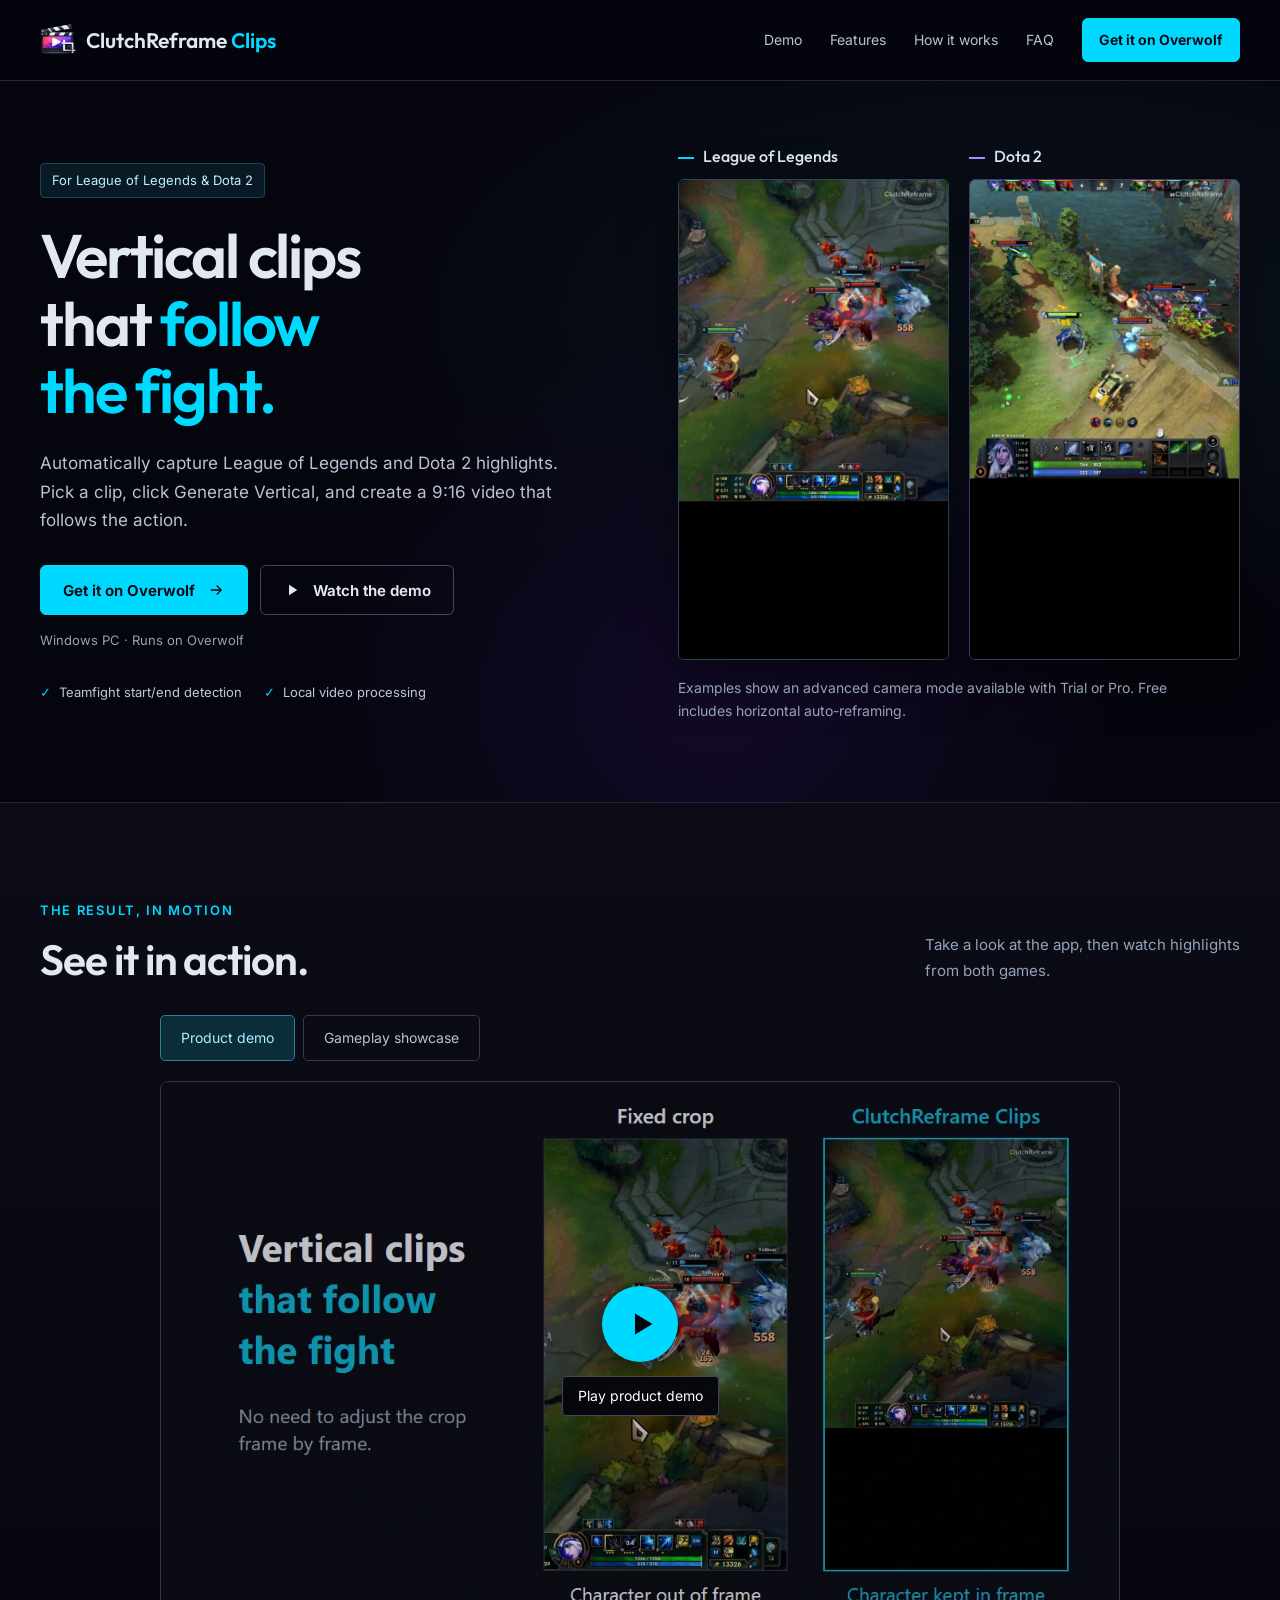
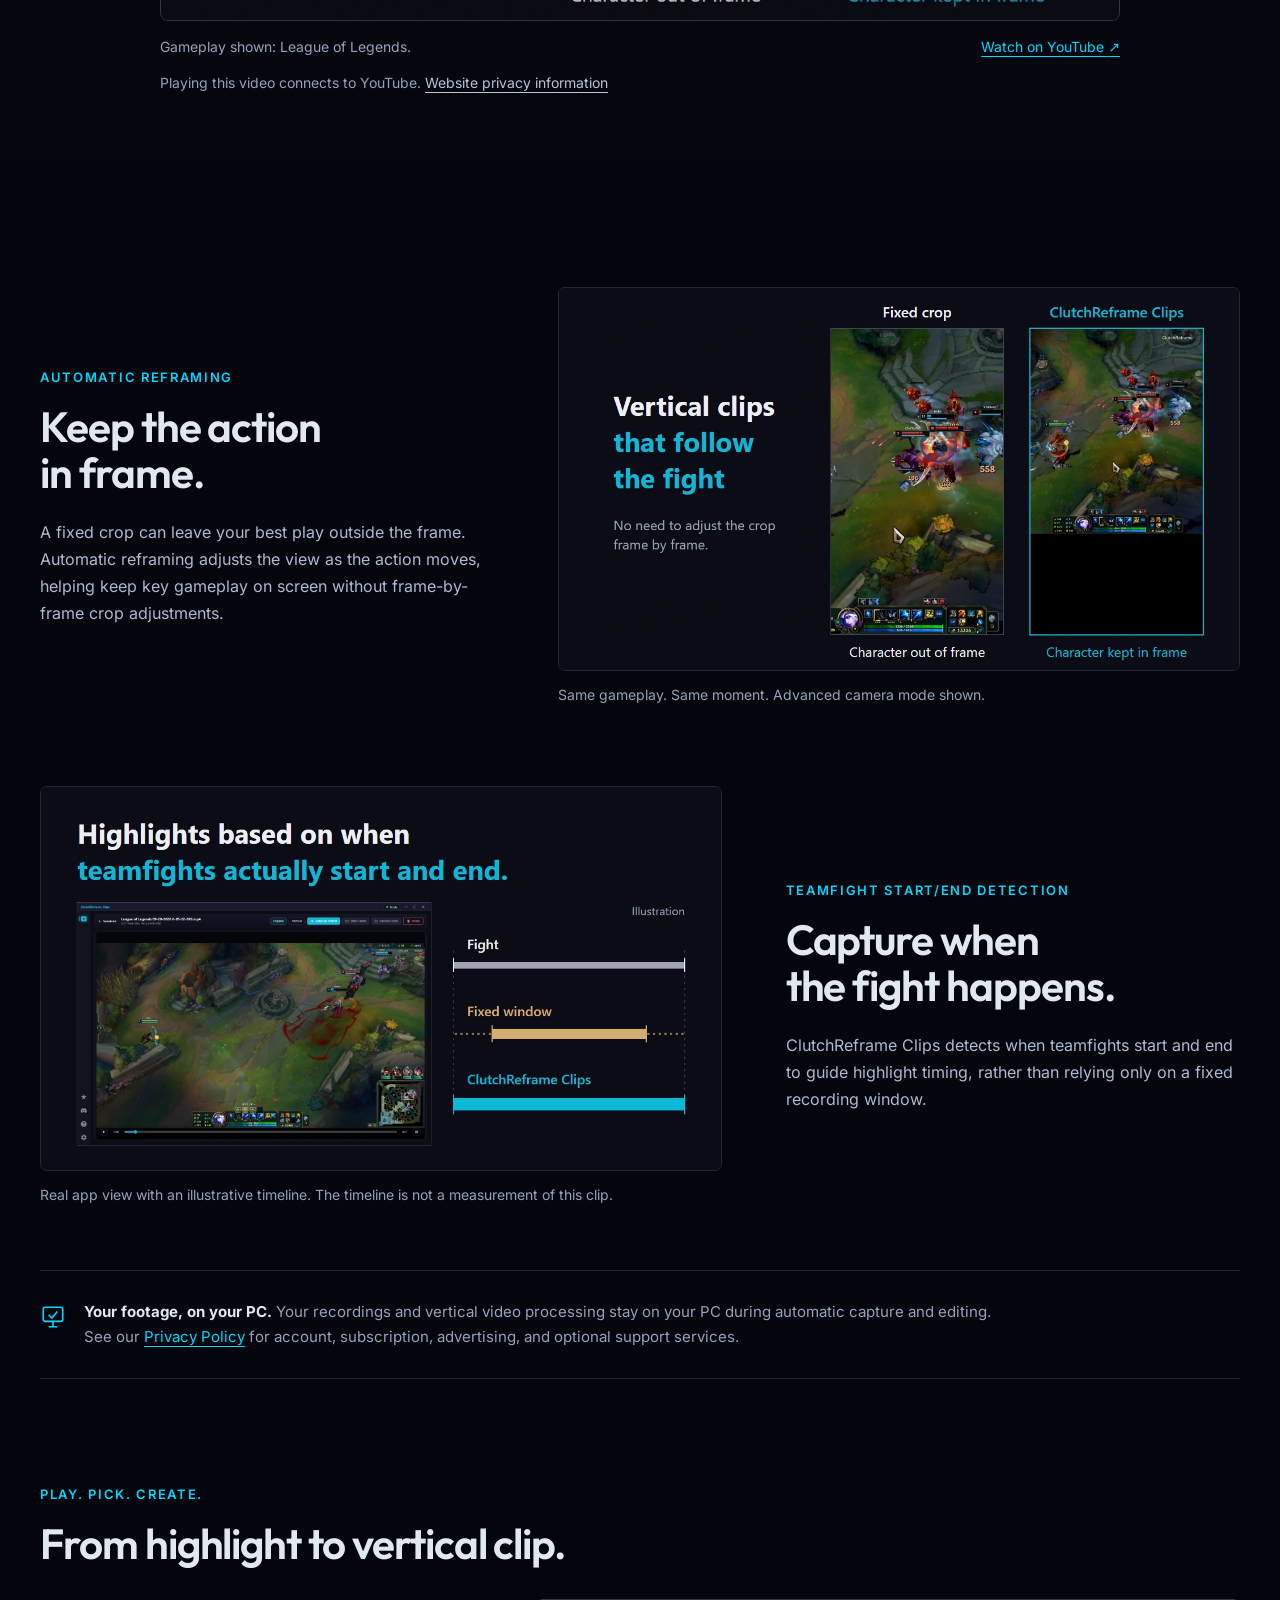
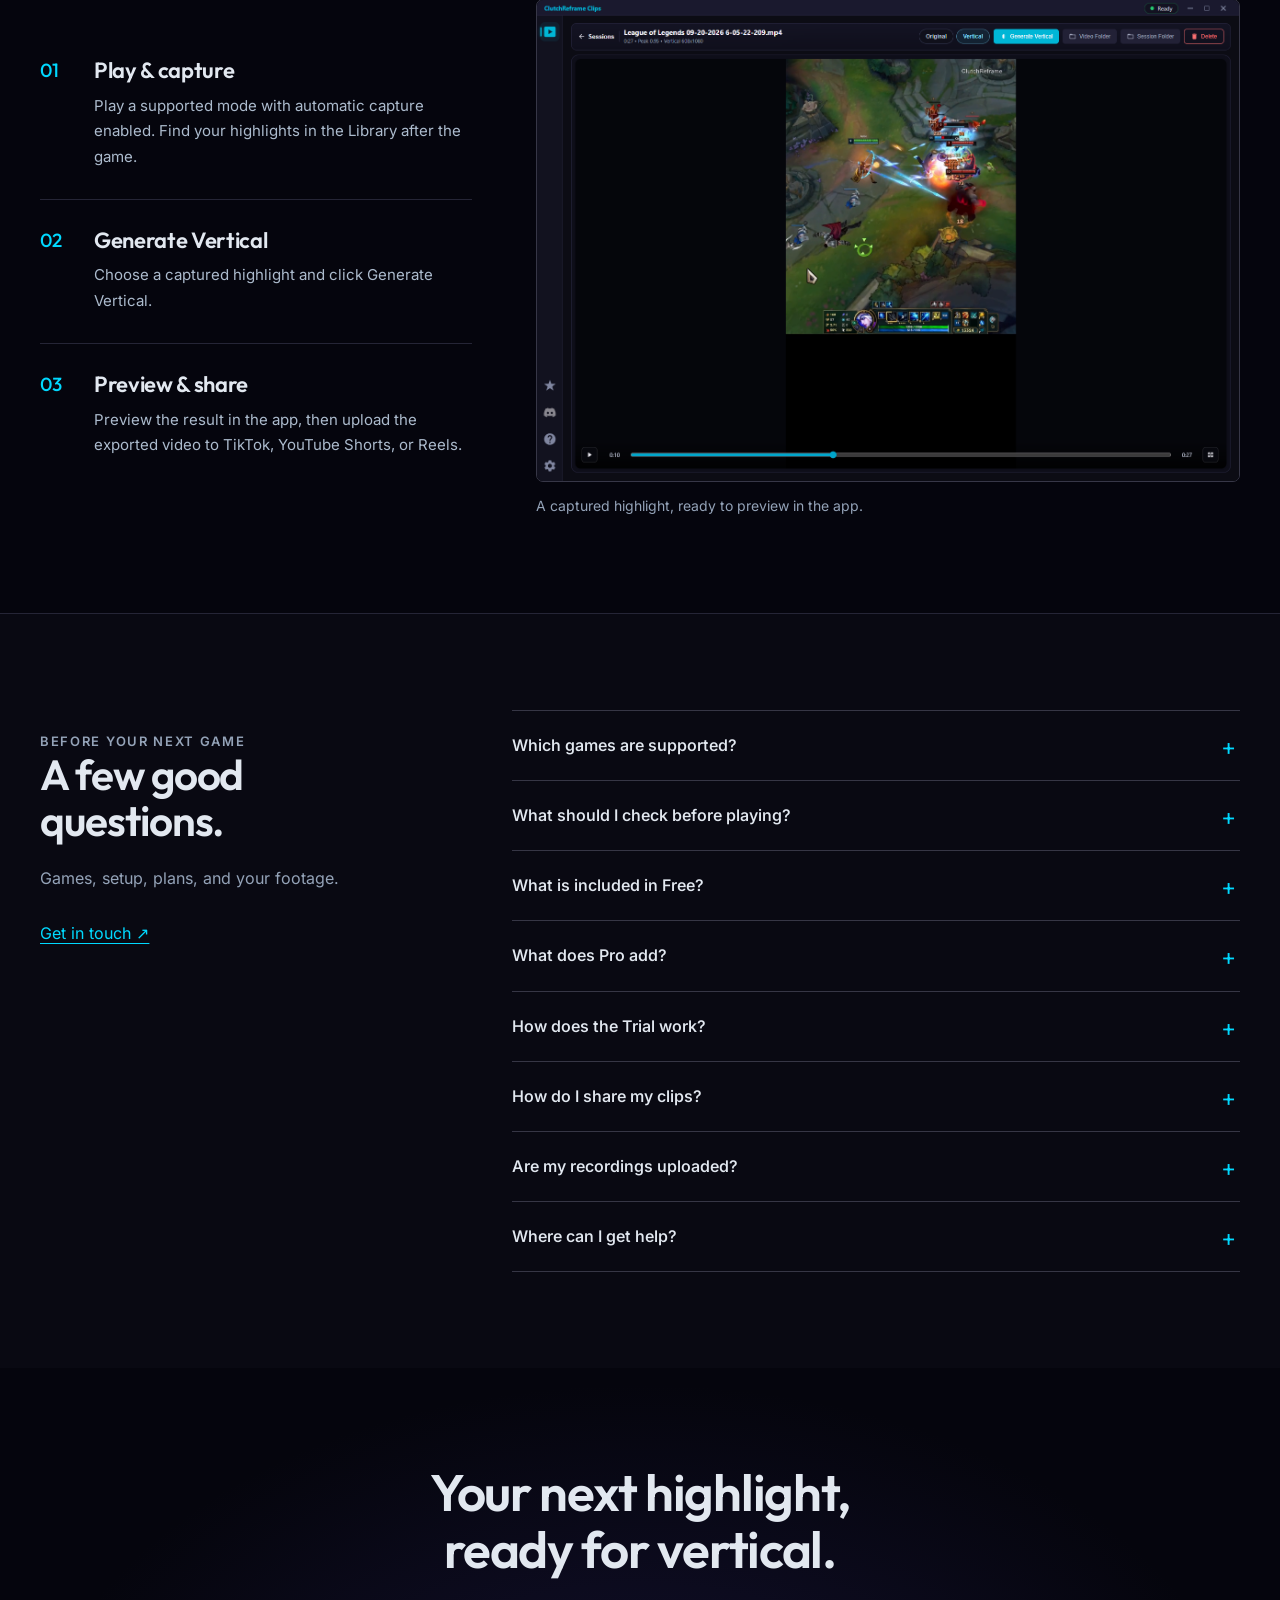
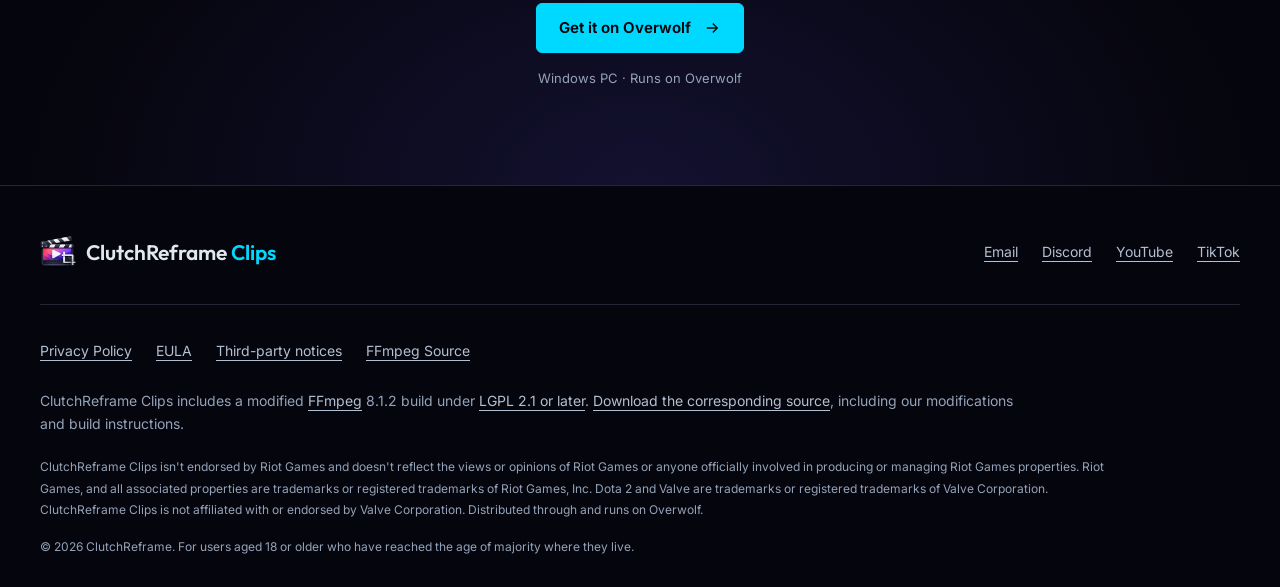
==== site/index.html @ ca408e98 "clips支持Lol和dota2" ====
<!DOCTYPE html>
<html lang="en">
<head>
    <meta charset="utf-8">
    <meta name="viewport" content="width=device-width, initial-scale=1">
    <meta name="description" content="Automatically capture League of Legends and Dota 2 highlights, then generate 9:16 vertical clips with automatic reframing that follows the action.">
    <meta name="theme-color" content="#05050d">
    <meta name="referrer" content="strict-origin-when-cross-origin">
    <title>ClutchReframe Clips | LoL &amp; Dota 2 Vertical Highlights</title>
    <link rel="canonical" href="https://getclips.clutchreframe.com/">
    <link rel="icon" type="image/png" sizes="32x32" href="assets/images/favicon.png">
    <meta property="og:type" content="website">
    <meta property="og:site_name" content="ClutchReframe Clips">
    <meta property="og:title" content="ClutchReframe Clips | LoL &amp; Dota 2 Vertical Highlights">
    <meta property="og:description" content="Automatically capture League of Legends and Dota 2 highlights, then generate 9:16 vertical clips with automatic reframing that follows the action.">
    <meta property="og:url" content="https://getclips.clutchreframe.com/">
    <meta property="og:image" content="https://getclips.clutchreframe.com/og-image.png">
    <meta property="og:image:width" content="1200">
    <meta property="og:image:height" content="630">
    <meta property="og:image:alt" content="ClutchReframe Clips with complete League of Legends and Dota 2 vertical gameplay examples">
    <meta name="twitter:card" content="summary_large_image">
    <meta name="twitter:title" content="ClutchReframe Clips | LoL &amp; Dota 2 Vertical Highlights">
    <meta name="twitter:description" content="Automatically capture League of Legends and Dota 2 highlights, then generate 9:16 vertical clips with automatic reframing that follows the action.">
    <meta name="twitter:image" content="https://getclips.clutchreframe.com/og-image.png">
    <meta name="twitter:image:alt" content="League of Legends and Dota 2 vertical clips made with ClutchReframe Clips">
    <link rel="stylesheet" href="assets/css/site.css">
    <script src="assets/js/site.js" defer></script>
</head>
<body>
    <a class="skip-link" href="#main">Skip to content</a>
    <header class="site-header">
        <div class="container header-inner">
            <a class="brand" href="index.html" aria-label="ClutchReframe Clips home"><img src="assets/images/brand.png" alt="" width="36" height="36"><span>ClutchReframe <span>Clips</span></span></a>
            <button class="menu-toggle" type="button" aria-expanded="false" aria-controls="site-nav" hidden>Menu</button>
            <nav class="site-nav" id="site-nav" aria-label="Main navigation">
                <a href="#demo">Demo</a>
                <a href="#features">Features</a>
                <a href="#how-it-works">How it works</a>
                <a href="#faq">FAQ</a>
                <a class="button button-small" href="https://www.overwolf.com/app/clutchreframe-clutchreframe_clips">Get it on Overwolf</a>
            </nav>
        </div>
    </header>
    <main id="main" tabindex="-1">
        <section class="hero" aria-labelledby="hero-title">
            <div class="container hero-grid">
                <div class="hero-copy">
                    <div class="game-tag">For League of Legends &amp; Dota 2</div>
                    <h1 id="hero-title">Vertical clips<br>that <span>follow<br>the fight.</span></h1>
                    <p>Automatically capture League of Legends and Dota 2 highlights. Pick a clip, click Generate Vertical, and create a 9:16 video that follows the action.</p>
                    <div class="hero-actions">
                        <a class="button" href="https://www.overwolf.com/app/clutchreframe-clutchreframe_clips">Get it on Overwolf <svg viewBox="0 0 24 24" fill="none" stroke="currentColor" stroke-width="1.7" aria-hidden="true"><path d="M5 12h14m-6-6 6 6-6 6"/></svg></a>
                        <a class="button button-secondary" href="#demo"><svg viewBox="0 0 24 24" fill="currentColor" aria-hidden="true"><path d="m8 5 11 7-11 7z"/></svg>Watch the demo</a>
                    </div>
                    <div class="platform">Windows PC · Runs on Overwolf</div>
                    <div class="hero-notes"><span>Teamfight start/end detection</span><span>Local video processing</span></div>
                </div>
                <div class="hero-examples">
                    <div class="game-frames">
                        <figure class="game-frame">
                            <figcaption>League of Legends</figcaption>
                            <img src="assets/images/lol-vertical.webp" width="608" height="1080" fetchpriority="high" alt="Complete League of Legends vertical clip frame, with the fight, HUD, ClutchReframe watermark and original black area visible">
                        </figure>
                        <figure class="game-frame">
                            <figcaption>Dota 2</figcaption>
                            <img src="assets/images/dota2-vertical.webp" width="608" height="1080" fetchpriority="high" alt="Complete Dota 2 vertical clip frame, with the fight, HUD, ClutchReframe watermark and original black area visible">
                        </figure>
                    </div>
                    <p class="caption">Examples show an advanced camera mode available with Trial or Pro. Free includes horizontal auto-reframing.</p>
                </div>
            </div>
        </section>

        <section class="section demo-section" id="demo" aria-labelledby="demo-title">
            <div class="container">
                <div class="section-heading demo-heading">
                    <div><p class="eyebrow">The result, in motion</p><h2 id="demo-title">See it in action.</h2></div>
                    <p>Take a look at the app, then watch highlights from both games.</p>
                </div>
                <div class="demo-content">
                    <div class="demo-tabs" aria-label="Choose a demonstration video" hidden>
                        <button id="tab-product" type="button" aria-controls="demo-panel" data-video-id="CRuguS4TPF8" data-poster="assets/images/reframing.webp" data-poster-alt="Fixed crop and ClutchReframe Clips compared at the same moment in League of Legends" data-caption="Gameplay shown: League of Legends.">Product demo</button>
                        <button id="tab-gameplay" type="button" aria-controls="demo-panel" data-video-id="QABGvOI73Tc" data-poster="assets/images/gameplay-poster.webp" data-poster-alt="Complete vertical gameplay examples from League of Legends and Dota 2" data-caption="League of Legends &amp; Dota 2.">Gameplay showcase</button>
                    </div>
                    <div id="demo-panel">
                        <div class="video-stage">
                            <img id="demo-poster" src="assets/images/reframing.webp" width="1200" height="675" loading="lazy" alt="Fixed crop and ClutchReframe Clips compared at the same moment in League of Legends">
                            <button class="video-play" type="button" aria-label="Play Product demo on YouTube" aria-describedby="video-privacy" hidden>
                                <span class="play-icon"><svg viewBox="0 0 24 24" fill="currentColor" aria-hidden="true"><path d="m6 3 15 9-15 9z"/></svg></span>
                                <span class="play-label">Play product demo</span>
                            </button>
                        </div>
                        <div class="demo-meta">
                            <p id="video-caption">Gameplay shown: League of Legends.</p>
                            <a id="watch-link" href="https://www.youtube.com/watch?v=CRuguS4TPF8" target="_blank" rel="noopener">Watch on YouTube <span aria-hidden="true">↗</span><span class="sr-only"> (opens in a new tab)</span></a>
                        </div>
                    </div>
                    <p class="video-privacy" id="video-privacy">Playing this video connects to YouTube. <a href="privacy.html#website-privacy">Website privacy information</a></p>
                    <noscript><p class="video-privacy">Watch the <a href="https://www.youtube.com/watch?v=CRuguS4TPF8">Product demo (League of Legends)</a> or the <a href="https://www.youtube.com/watch?v=QABGvOI73Tc">Gameplay showcase (League of Legends &amp; Dota 2)</a> on YouTube.</p></noscript>
                </div>
            </div>
        </section>

        <section class="section features-section" id="features" aria-label="Clips features">
            <div class="container">
                <div class="feature-row">
                    <div class="feature-copy">
                        <p class="eyebrow">Automatic reframing</p>
                        <h2>Keep the action<br>in frame.</h2>
                        <p>A fixed crop can leave your best play outside the frame. Automatic reframing adjusts the view as the action moves, helping keep key gameplay on screen without frame-by-frame crop adjustments.</p>
                    </div>
                    <figure class="feature-figure">
                        <img src="assets/images/reframing.webp" width="1200" height="675" loading="lazy" alt="Same-moment League of Legends comparison: the fixed crop leaves Ashe out of frame; the generated ClutchReframe clip keeps her visible">
                        <figcaption class="caption">Same gameplay. Same moment. Advanced camera mode shown.</figcaption>
                    </figure>
                </div>
                <div class="feature-row">
                    <div class="feature-copy">
                        <p class="eyebrow">Teamfight start/end detection</p>
                        <h2>Capture when<br>the fight happens.</h2>
                        <p>ClutchReframe Clips detects when teamfights start and end to guide highlight timing, rather than relying only on a fixed recording window.</p>
                    </div>
                    <figure class="feature-figure">
                        <img src="assets/images/teamfight.webp" width="1200" height="675" loading="lazy" alt="ClutchReframe Clips application beside an Illustration comparing a fixed recording window with the beginning and end of a fight">
                        <figcaption class="caption">Real app view with an illustrative timeline. The timeline is not a measurement of this clip.</figcaption>
                    </figure>
                </div>
                <aside class="local-note" aria-label="Local video processing">
                    <svg viewBox="0 0 24 24" fill="none" stroke="currentColor" stroke-width="1.5" aria-hidden="true"><rect x="3" y="3" width="18" height="13" rx="2"/><path d="M8 21h8m-4-5v5m-4-11 3 3 5-6"/></svg>
                    <p><strong>Your footage, on your PC.</strong> Your recordings and vertical video processing stay on your PC during automatic capture and editing. See our <a href="privacy.html">Privacy Policy</a> for account, subscription, advertising, and optional support services.</p>
                </aside>
            </div>
        </section>

        <section class="section workflow-section" id="how-it-works" aria-labelledby="workflow-title">
            <div class="container">
                <div class="section-heading"><p class="eyebrow">Play. Pick. Create.</p><h2 id="workflow-title">From highlight to vertical clip.</h2></div>
                <div class="workflow-grid">
                    <ol class="steps">
                        <li><h3>Play &amp; capture</h3><p>Play a supported mode with automatic capture enabled. Find your highlights in the Library after the game.</p></li>
                        <li><h3>Generate Vertical</h3><p>Choose a captured highlight and click Generate Vertical.</p></li>
                        <li><h3>Preview &amp; share</h3><p>Preview the result in the app, then upload the exported video to TikTok, YouTube Shorts, or Reels.</p></li>
                    </ol>
                    <figure class="workflow-image">
                        <img src="assets/images/app-workflow.webp" width="1527" height="1045" loading="lazy" alt="Complete ClutchReframe Clips app window in Ready state, showing the Generate Vertical button and a vertical clip preview">
                        <figcaption class="caption">A captured highlight, ready to preview in the app.</figcaption>
                    </figure>
                </div>
            </div>
        </section>

        <section class="section faq-section" id="faq" aria-labelledby="faq-title">
            <div class="container faq-grid">
                <div class="faq-intro">
                    <p class="eyebrow">Before your next game</p>
                    <h2 id="faq-title">A few good<br>questions.</h2>
                    <p>Games, setup, plans, and your footage.</p>
                    <a href="mailto:clutchreframe@gmail.com">Get in touch <span aria-hidden="true">↗</span></a>
                </div>
                <div class="faq-list">
                    <details><summary>Which games are supported?</summary><p>League of Legends and Dota 2 on Windows PC through Overwolf. Recording is available in supported game modes. Check each game's settings in the app for the supported and unsupported mode lists.</p></details>
                    <details><summary>What should I check before playing?</summary><p>Your game image must fill the monitor, and the in-game resolution must match your Windows desktop resolution. Windowed, scaled, letterboxed, and non-full-monitor borderless layouts are not supported. Dota 2 also requires Game State Integration; follow the setup guide in the app or the <a href="https://support.overwolf.com/support/solutions/articles/9000212745-how-to-enable-game-state-integration-for-dota-2">Overwolf GSI guide</a>.</p></details>
                    <details><summary>What is included in Free?</summary><p>Free includes automatic highlight capture and horizontal auto-reframing. Generate one vertical video at a time with the ClutchReframe watermark. Basic clip combining is included. Sponsored ads may appear in the app.</p></details>
                    <details><summary>What does Pro add?</summary><p>Pro adds more camera modes, including vertical movement and automatic zoom, batch generation, advanced transitions, an ad-free app experience, and the option to remove the watermark. See the current offer and billing terms in the app before purchasing.</p></details>
                    <details><summary>How does the Trial work?</summary><p>Eligible users can claim one 15-day Trial per verified Overwolf account. It starts when claimed, requires no payment details, and does not renew or charge you when it ends. Trial unlocks the Pro toolkit, but exported videos keep the ClutchReframe watermark.</p></details>
                    <details><summary>How do I share my clips?</summary><p>Generate and preview your vertical video, then upload the exported file to your preferred platform. Clips does not publish to social accounts for you.</p></details>
                    <details><summary>Are my recordings uploaded?</summary><p>Automatic capture and editing keep recordings and related game-event and editing data on your PC. Account, subscription, Trial, and advertising services have separate data practices. Support files are shared only if you choose to send them. See the <a href="privacy.html">Privacy Policy</a> for details.</p></details>
                    <details><summary>Where can I get help?</summary><p>Email <a href="mailto:clutchreframe@gmail.com">clutchreframe@gmail.com</a> or join our <a href="https://discord.gg/cDSdQzXx8B">Discord community</a>. If needed, use Export Diagnostics in the app and choose whether to send the exported file with your support request.</p></details>
                </div>
            </div>
        </section>

        <section class="section closing" aria-labelledby="closing-title">
            <div class="container">
                <h2 id="closing-title">Your next highlight,<br>ready for vertical.</h2>
                <a class="button" href="https://www.overwolf.com/app/clutchreframe-clutchreframe_clips">Get it on Overwolf <svg viewBox="0 0 24 24" fill="none" stroke="currentColor" stroke-width="1.7" aria-hidden="true"><path d="M5 12h14m-6-6 6 6-6 6"/></svg></a>
                <p class="platform">Windows PC · Runs on Overwolf</p>
            </div>
        </section>
    </main>
    <footer class="site-footer">
        <div class="container">
            <div class="footer-top">
                <a class="brand" href="index.html" aria-label="ClutchReframe Clips home"><img src="assets/images/brand.png" alt="" width="36" height="36"><span>ClutchReframe <span>Clips</span></span></a>
                <nav class="social-links" aria-label="Contact and community">
                    <a href="mailto:clutchreframe@gmail.com">Email</a>
                    <a href="https://discord.gg/cDSdQzXx8B">Discord</a>
                    <a href="https://www.youtube.com/@ClutchReframe">YouTube</a>
                    <a href="https://www.tiktok.com/@clutchreframe">TikTok</a>
                </nav>
            </div>
            <div class="footer-bottom">
                <nav class="legal-links" aria-label="Legal and source code">
                    <a href="privacy.html">Privacy Policy</a>
                    <a href="terms.html">EULA</a>
                    <a href="third-party-notices.html">Third-party notices</a>
                    <a href="https://github.com/ClutchReframe/clutchreframe-clips-ffmpeg-sources/releases/download/ffmpeg-8.1.2-r1/clutchreframe-clips-ffmpeg-8.1.2-r1-source.tar.xz">FFmpeg Source</a>
                </nav>
                <p class="ffmpeg-notice">ClutchReframe Clips includes a modified <a href="https://ffmpeg.org/">FFmpeg</a> 8.1.2 build under <a href="licenses/ffmpeg-lgpl-2.1.txt">LGPL 2.1 or later</a>. <a href="https://github.com/ClutchReframe/clutchreframe-clips-ffmpeg-sources/releases/download/ffmpeg-8.1.2-r1/clutchreframe-clips-ffmpeg-8.1.2-r1-source.tar.xz">Download the corresponding source</a>, including our modifications and build instructions.</p>
                <p class="trademarks">ClutchReframe Clips isn't endorsed by Riot Games and doesn't reflect the views or opinions of Riot Games or anyone officially involved in producing or managing Riot Games properties. Riot Games, and all associated properties are trademarks or registered trademarks of Riot Games, Inc. Dota 2 and Valve are trademarks or registered trademarks of Valve Corporation. ClutchReframe Clips is not affiliated with or endorsed by Valve Corporation. Distributed through and runs on Overwolf.</p>
                <p class="copyright">© 2026 ClutchReframe. For users aged 18 or older who have reached the age of majority where they live.</p>
            </div>
        </div>
    </footer>
</body>
</html>
---- site/assets/css/site.css ----
@font-face {
    font-family: Inter;
    src: url('../fonts/inter-latin.woff2') format('woff2');
    font-style: normal;
    font-weight: 100 900;
    font-display: swap;
}

@font-face {
    font-family: Outfit;
    src: url('../fonts/outfit-latin.woff2') format('woff2');
    font-style: normal;
    font-weight: 100 900;
    font-display: swap;
}

:root {
    color-scheme: dark;
    --bg: #05050d;
    --surface: #0d0d19;
    --cyan: #00d9ff;
    --purple: #7c3aed;
    --text: #e2e8f0;
    --secondary: #94a3b8;
    --line: #252536;
}

*, *::before, *::after { box-sizing: border-box; }
html { scroll-padding-top: 100px; }
body { margin: 0; background: var(--bg); color: var(--text); font: 400 16px/1.7 Inter, system-ui, sans-serif; }
button, a { -webkit-tap-highlight-color: transparent; }
button { font: inherit; }
a { color: var(--cyan); text-underline-offset: 4px; }
a:hover { text-decoration-thickness: 2px; }
button, summary { cursor: pointer; }
button { color: inherit; }
img { display: block; max-width: 100%; height: auto; }
figure, h1, h2, h3, p { margin: 0; }
h1, h2, h3 { font-family: Outfit, system-ui, sans-serif; font-weight: 600; line-height: 1.1; }
h1 { font-size: clamp(40px, 4.8vw, 70px); letter-spacing: -0.035em; }
h2 { font-size: clamp(32px, 3.3vw, 46px); letter-spacing: -0.025em; }
h3 { font-size: 24px; letter-spacing: -0.015em; }
::selection { background: var(--cyan); color: var(--bg); }
:focus-visible { outline: 3px solid var(--cyan); outline-offset: 5px; }
[hidden] { display: none !important; }
.sr-only { position: absolute; width: 1px; height: 1px; padding: 0; margin: -1px; overflow: hidden; clip-path: inset(50%); white-space: nowrap; border: 0; }
[id] { scroll-margin-top: 100px; }
.container { width: min(1200px, calc(100% - 64px)); margin-inline: auto; }
.section { padding-block: 96px; }
.eyebrow { color: var(--cyan); font-size: 13px; font-weight: 600; letter-spacing: 0.13em; text-transform: uppercase; }
.muted, .caption { color: var(--secondary); }
.caption { font-size: 14px; line-height: 1.65; }
.skip-link { position: fixed; z-index: 10; top: 12px; left: 12px; transform: translateY(-180%); background: var(--cyan); color: var(--bg); padding: 12px 20px; border-radius: 4px; }
.skip-link:focus { transform: none; }
.site-header { z-index: 5; background: rgba(5, 5, 13, 0.96); border-bottom: 1px solid var(--line); }
.js .site-header { position: sticky; top: 0; }
.header-inner { min-height: 80px; display: flex; align-items: center; justify-content: space-between; gap: 24px; }
.brand { display: inline-flex; align-items: center; gap: 10px; color: var(--text); font-family: Outfit, system-ui, sans-serif; font-size: 21px; font-weight: 600; line-height: 1.15; text-decoration: none; flex-shrink: 0; }
.brand img { width: 36px; height: 36px; }
.brand span span { color: var(--cyan); }
.site-nav { display: flex; align-items: center; gap: 28px; }
.site-nav > a:not(.button) { color: #b7c3d4; font-size: 14px; text-decoration: none; padding-block: 12px; }
.site-nav > a:hover { color: white; }
.button { display: inline-flex; min-height: 50px; justify-content: center; align-items: center; gap: 12px; padding: 12px 22px; border: 1px solid var(--cyan); border-radius: 6px; background: var(--cyan); color: var(--bg); font-size: 15px; font-weight: 650; line-height: 1.4; text-align: center; text-decoration: none; transition: background 150ms, border-color 150ms; }
.button:hover { background: #68e9ff; border-color: #68e9ff; color: var(--bg); }
.button-secondary { background: transparent; color: var(--text); border-color: #45455b; }
.button-secondary:hover { background: #151523; border-color: #8292ab; color: white; }
.button-small { min-height: 44px; padding: 10px 16px; font-size: 14px; }
.button svg { width: 18px; height: 18px; flex-shrink: 0; }
.menu-toggle { display: none; min-width: 56px; min-height: 44px; border: 1px solid #45455b; border-radius: 5px; background: transparent; font-size: 14px; }
.hero { position: relative; padding-block: 64px 80px; background: radial-gradient(ellipse at 80% 32%, #10233180, transparent 48%), radial-gradient(ellipse at 56% 86%, #38167345, transparent 42%); }
.hero-grid { display: grid; grid-template-columns: 1.02fr 1fr; gap: 64px; align-items: center; }
.game-tag { display: inline-block; color: #bcefff; font-size: 13px; line-height: 1.6; border: 1px solid #184558; border-radius: 4px; padding: 6px 11px; margin-bottom: 24px; background: #0a1a24; }
.hero h1 span { color: var(--cyan); }
.hero-copy > p { margin-top: 24px; max-width: 520px; font-size: 17px; color: #b7c3d4; }
.hero-actions { display: flex; gap: 12px; flex-wrap: wrap; margin-top: 30px; }
.platform { color: var(--secondary); font-size: 13px; margin-top: 14px; }
.hero-notes { display: flex; flex-wrap: wrap; gap: 10px 22px; margin-top: 30px; font-size: 13px; color: #bcc9da; }
.hero-notes span::before { content: '✓'; margin-right: 8px; color: var(--cyan); }
.hero-examples { min-width: 0; }
.game-frames { display: grid; grid-template-columns: 1fr 1fr; gap: 20px; }
.game-frame { min-width: 0; }
.game-frame figcaption { margin-bottom: 12px; color: #d9e5f3; font: 500 16px/1.4 Outfit, system-ui, sans-serif; }
.game-frame figcaption::before { content: ''; display: inline-block; width: 16px; height: 2px; background: var(--cyan); vertical-align: middle; margin-right: 9px; }
.game-frame:last-child figcaption::before { background: #ae8aff; }
.game-frame img { width: 100%; border: 1px solid #2c4654; border-radius: 6px; background: black; object-fit: contain; box-shadow: 0 18px 55px #0007; }
.game-frame:last-child img { border-color: #483562; }
.hero-examples > .caption { margin-top: 16px; max-width: 500px; }
.demo-section { border-top: 1px solid var(--line); background: linear-gradient(180deg, #0c0c17, var(--bg)); }
.section-heading { margin-bottom: 32px; }
.section-heading .eyebrow, .feature-copy .eyebrow { margin-bottom: 16px; }
.demo-heading { display: flex; justify-content: space-between; align-items: end; gap: 24px; }
.demo-heading > p { max-width: 315px; font-size: 15px; color: var(--secondary); }
.demo-content { max-width: 960px; margin-inline: auto; }
.demo-tabs { display: flex; flex-wrap: wrap; gap: 8px; margin-bottom: 20px; }
.demo-tabs button { min-height: 46px; padding: 10px 20px; border: 1px solid #383849; border-radius: 5px; background: transparent; color: #b7c3d4; font-size: 14px; }
.demo-tabs button[aria-selected='true'] { background: #0b2c39; border-color: #268299; color: #a9efff; }
.video-stage { position: relative; width: 100%; aspect-ratio: 16/9; min-height: 202px; overflow: hidden; border: 1px solid #343447; border-radius: 8px; background: #0c0c17; }
.video-stage > img { width: 100%; height: 100%; object-fit: contain; }
.video-stage iframe { display: block; position: absolute; inset: 0; border: 0; width: 100%; height: 100%; }
.video-play { position: absolute; inset: 0; display: grid; place-content: center; gap: 14px; justify-items: center; width: 100%; border: 0; background: #05050d35; }
.play-icon { display: grid; place-items: center; width: 76px; height: 76px; border-radius: 50%; background: var(--cyan); color: var(--bg); box-shadow: 0 6px 40px #000b; transition: background 150ms; }
.play-icon svg { width: 28px; height: 28px; margin-left: 4px; }
.play-label { padding: 7px 15px; color: white; background: #05050df2; border: 1px solid #434359; border-radius: 4px; font-size: 14px; }
.video-play:hover .play-icon { background: #a5f2ff; }
.video-play:focus-visible { outline-offset: -6px; }
.demo-meta { display: flex; justify-content: space-between; gap: 16px; margin-top: 14px; font-size: 14px; }
.demo-meta p { color: var(--secondary); }
.demo-meta a { flex-shrink: 0; }
.video-privacy { margin-top: 12px; font-size: 14px; color: var(--secondary); }
.video-privacy a { color: #b8c5d7; }
.features-section { padding-bottom: 72px; }
.feature-row { display: grid; grid-template-columns: 0.8fr 1.2fr; gap: 64px; align-items: center; }
.feature-row + .feature-row { margin-top: 80px; grid-template-columns: 1.2fr 0.8fr; }
.feature-row + .feature-row .feature-copy { order: 2; }
.feature-copy > p:not(.eyebrow) { margin-top: 22px; color: #acbbcd; }
.feature-figure img { border: 1px solid var(--line); border-radius: 7px; }
.feature-figure figcaption { margin-top: 12px; }
.local-note { display: flex; align-items: flex-start; gap: 18px; border-block: 1px solid var(--line); padding: 28px 0; margin-top: 64px; }
.local-note svg { width: 26px; height: 26px; flex-shrink: 0; color: var(--cyan); margin-top: 5px; }
.local-note p { max-width: 910px; color: var(--secondary); font-size: 15px; }
.local-note strong { color: var(--text); }
.workflow-section { padding-top: 32px; }
.workflow-grid { display: grid; grid-template-columns: 0.76fr 1.24fr; gap: 64px; align-items: center; }
.steps { list-style: none; margin: 0; padding: 0; counter-reset: steps; }
.steps li { position: relative; padding-left: 54px; counter-increment: steps; }
.steps li::before { content: '0' counter(steps); position: absolute; left: 0; top: 0; color: var(--cyan); font: 500 19px/1.3 Outfit, system-ui, sans-serif; }
.steps li + li { margin-top: 30px; padding-top: 28px; border-top: 1px solid var(--line); }
.steps li + li::before { top: 28px; }
.steps h3 { font-size: 22px; }
.steps p { color: #acbbcd; font-size: 15px; margin-top: 10px; }
.workflow-image img { border: 1px solid #373747; border-radius: 7px; }
.workflow-image figcaption { margin-top: 12px; }
.faq-section { border-top: 1px solid var(--line); background: #090912; }
.faq-grid { display: grid; grid-template-columns: 0.7fr 1.3fr; gap: 80px; align-items: start; }
.faq-intro > p { margin-top: 20px; color: var(--secondary); }
.faq-intro > a { display: inline-block; margin-top: 20px; padding-block: 8px; }
.faq-list { border-top: 1px solid #363645; }
.faq-list details { border-bottom: 1px solid #363645; }
.faq-list summary { padding: 21px 36px 21px 0; position: relative; font-size: 16px; font-weight: 550; list-style: none; }
.faq-list summary::-webkit-details-marker { display: none; }
.faq-list summary::after { content: '+'; position: absolute; right: 4px; top: 17px; font-size: 23px; color: var(--cyan); font-weight: 400; }
.faq-list details[open] summary::after { content: '−'; }
.faq-list details p { padding: 0 28px 23px 0; color: #acbbcd; font-size: 15px; }
.closing { text-align: center; background: radial-gradient(ellipse at 50% 100%, #25205b70, transparent 68%); }
.closing h2 { max-width: 650px; margin: 0 auto 26px; font-size: clamp(36px, 4vw, 54px); }
.site-footer { border-top: 1px solid var(--line); padding-block: 44px 30px; }
.footer-top { display: flex; justify-content: space-between; align-items: center; gap: 30px; padding-bottom: 30px; }
.social-links, .legal-links { display: flex; flex-wrap: wrap; gap: 8px 24px; }
.social-links a, .legal-links a { color: #b3c0d2; font-size: 14px; padding-block: 10px; }
.footer-bottom { padding-top: 24px; border-top: 1px solid var(--line); }
.ffmpeg-notice { max-width: 980px; margin: 16px 0 20px; font-size: 14px; color: var(--secondary); }
.ffmpeg-notice a { color: #b3c0d2; }
.trademarks { max-width: 1070px; color: var(--secondary); font-size: 12px; line-height: 1.8; }
.copyright { color: var(--secondary); font-size: 12px; margin-top: 16px; }
.legal-main { max-width: 850px; padding-block: 64px 96px; }
.legal-main h1 { font-size: clamp(36px, 5vw, 54px); margin-bottom: 28px; }
.legal-main h2 { font-size: 28px; margin-block: 44px 18px; }
.legal-main h3 { font-size: 23px; margin-block: 30px 14px; }
.legal-main h4 { font-size: 18px; margin-block: 24px 12px; }
.legal-main p, .legal-main ul { margin-bottom: 18px; color: #bdc8d7; }
.legal-main li { margin-bottom: 10px; }
.legal-main a { overflow-wrap: anywhere; }
.legal-main .eyebrow { color: var(--cyan); margin-bottom: 18px; }
.legal-jump { padding: 18px 22px; border-left: 2px solid var(--cyan); background: var(--surface); }
.legal-jump a { display: inline-block; padding-block: 8px; }
.app-policy { border-top: 1px solid #414154; margin-top: 44px; }
.notices-main { overflow-wrap: anywhere; }
.notices-main table { width: 100%; border-collapse: collapse; margin-block: 24px; font-size: 14px; }
.notices-main th, .notices-main td { padding: 12px 10px; border: 1px solid var(--line); text-align: left; vertical-align: top; }
.notices-main th:nth-child(2), .notices-main td:nth-child(2) { white-space: nowrap; }
.notices-main th { background: var(--surface); }
.notices-main pre { margin-block: 18px 32px; padding: 20px; border: 1px solid var(--line); border-radius: 6px; background: var(--surface); white-space: pre-wrap; font-size: 14px; line-height: 1.7; }
.notices-main code { font-family: Consolas, 'Liberation Mono', monospace; }

@media (max-width: 1100px) {
    .hero-grid, .feature-row, .feature-row + .feature-row, .workflow-grid { gap: 36px; }
    .site-nav { gap: 18px; }
    .faq-grid { gap: 44px; }
    .brand { font-size: 19px; }
}

@media (max-width: 1023px) {
    .hero-grid { grid-template-columns: 1fr; gap: 44px; }
    .hero-copy { max-width: 640px; }
    .hero h1 { font-size: clamp(42px, 7.5vw, 64px); }
    .hero-examples { width: min(560px, 100%); margin-inline: auto; }
    .feature-row, .feature-row + .feature-row, .workflow-grid { grid-template-columns: 1fr; }
    .feature-row + .feature-row .feature-copy { order: 0; }
    .feature-copy { max-width: 640px; }
    .workflow-image { max-width: 760px; }
    .steps { display: grid; grid-template-columns: repeat(3, 1fr); gap: 24px; }
    .steps li { padding: 38px 0 0; }
    .steps li + li { margin: 0; padding-top: 38px; border: 0; }
    .steps li + li::before { top: 0; }
    .faq-grid { grid-template-columns: 1fr; gap: 28px; }
    .footer-top { align-items: flex-start; }
}

@media (max-width: 767px) {
    .container { width: calc(100% - 40px); }
    .section { padding-block: 64px; }
    .header-inner { min-height: 72px; flex-wrap: wrap; gap: 0 12px; padding-block: 12px; }
    .brand { font-size: 18px; gap: 7px; }
    .brand img { width: 30px; height: 30px; }
    .site-nav { flex-basis: 100%; flex-wrap: wrap; gap: 8px 20px; padding: 20px 0 8px; }
    .js .menu-toggle { display: inline-flex; align-items: center; justify-content: center; }
    .js .site-nav { display: none; }
    .js .site-nav.is-open { display: flex; }
    .js .site-nav > a { width: 100%; }
    .js .site-nav { max-height: calc(100dvh - 88px); overflow-y: auto; }
    .hero { padding-block: 44px 56px; }
    .hero h1 { font-size: clamp(38px, 8.5vw, 52px); }
    .hero-copy > p { font-size: 16px; }
    .hero-actions { gap: 10px; margin-top: 26px; }
    .hero-notes { margin-top: 24px; gap: 8px 18px; }
    .game-frames { gap: 12px; }
    .game-frame figcaption { font-size: 14px; min-height: 40px; display: flex; align-items: center; }
    .game-frame figcaption::before { flex-shrink: 0; width: 10px; margin-right: 6px; }
    .hero-examples > .caption { margin-top: 16px; }
    .demo-heading { display: block; }
    .demo-heading > p { margin-top: 18px; max-width: none; }
    .demo-tabs { gap: 8px; }
    .demo-tabs button { padding-inline: 12px; font-size: 13px; }
    .demo-meta { flex-direction: column; gap: 5px; }
    .demo-meta a { align-self: flex-start; padding-block: 6px; }
    .play-icon { width: 58px; height: 58px; }
    .play-icon svg { width: 22px; height: 22px; }
    .feature-row, .feature-row + .feature-row { gap: 28px; }
    .feature-row + .feature-row { margin-top: 64px; }
    .local-note { margin-top: 44px; gap: 14px; }
    .workflow-section { padding-top: 0; }
    .steps { display: block; }
    .steps li { padding: 0 0 0 48px; }
    .steps li + li { margin-top: 26px; padding: 24px 0 0 48px; border-top: 1px solid var(--line); }
    .steps li + li::before { top: 24px; }
    .footer-top { flex-direction: column; gap: 20px; }
    .social-links, .legal-links { gap: 4px 20px; }
    .legal-main { padding-block: 44px 64px; }
    .legal-main ul { padding-left: 24px; }
}

@media (max-width: 360px) {
    .container { width: calc(100% - 32px); }
    .brand { font-size: 16px; }
    .brand img { width: 26px; height: 26px; }
    .hero-actions .button { width: 100%; }
    .game-tag { font-size: 12px; }
}

@media (prefers-reduced-motion: reduce) {
    *, *::before, *::after { transition: none !important; scroll-behavior: auto !important; }
}
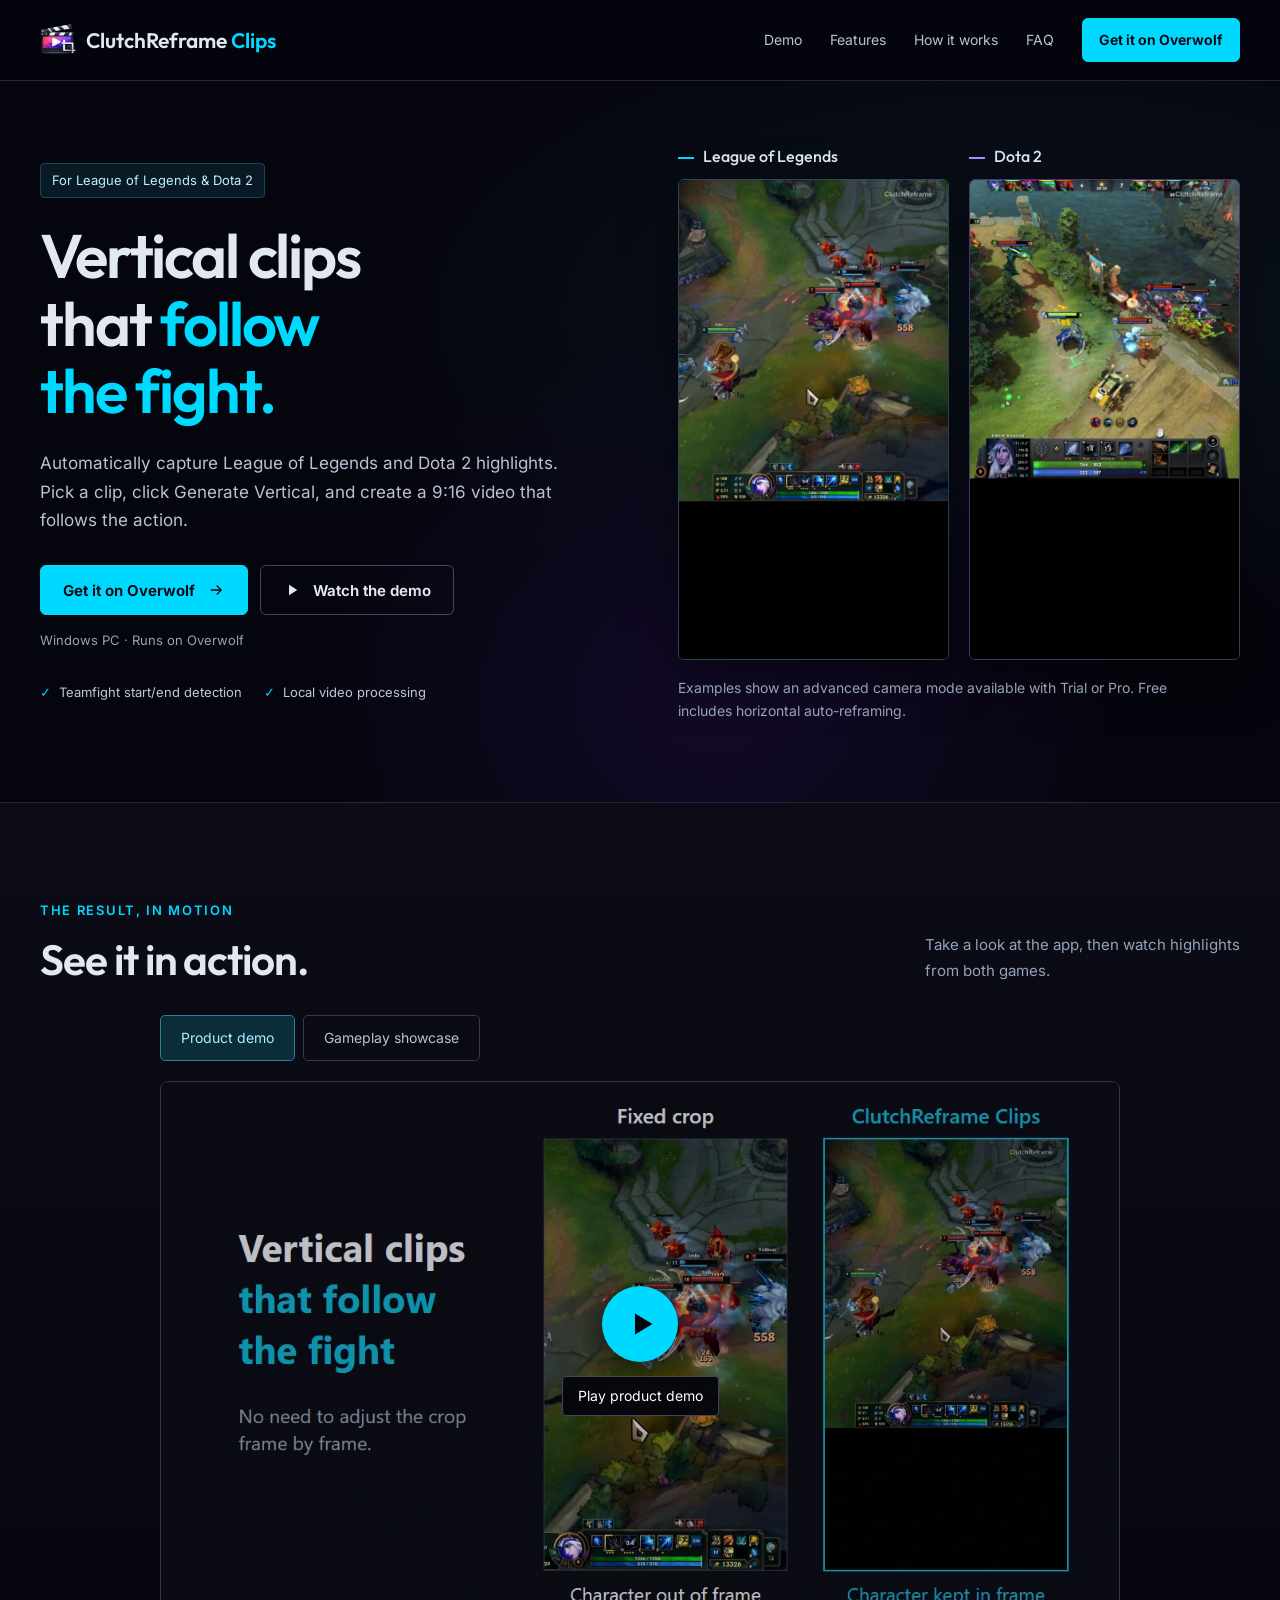
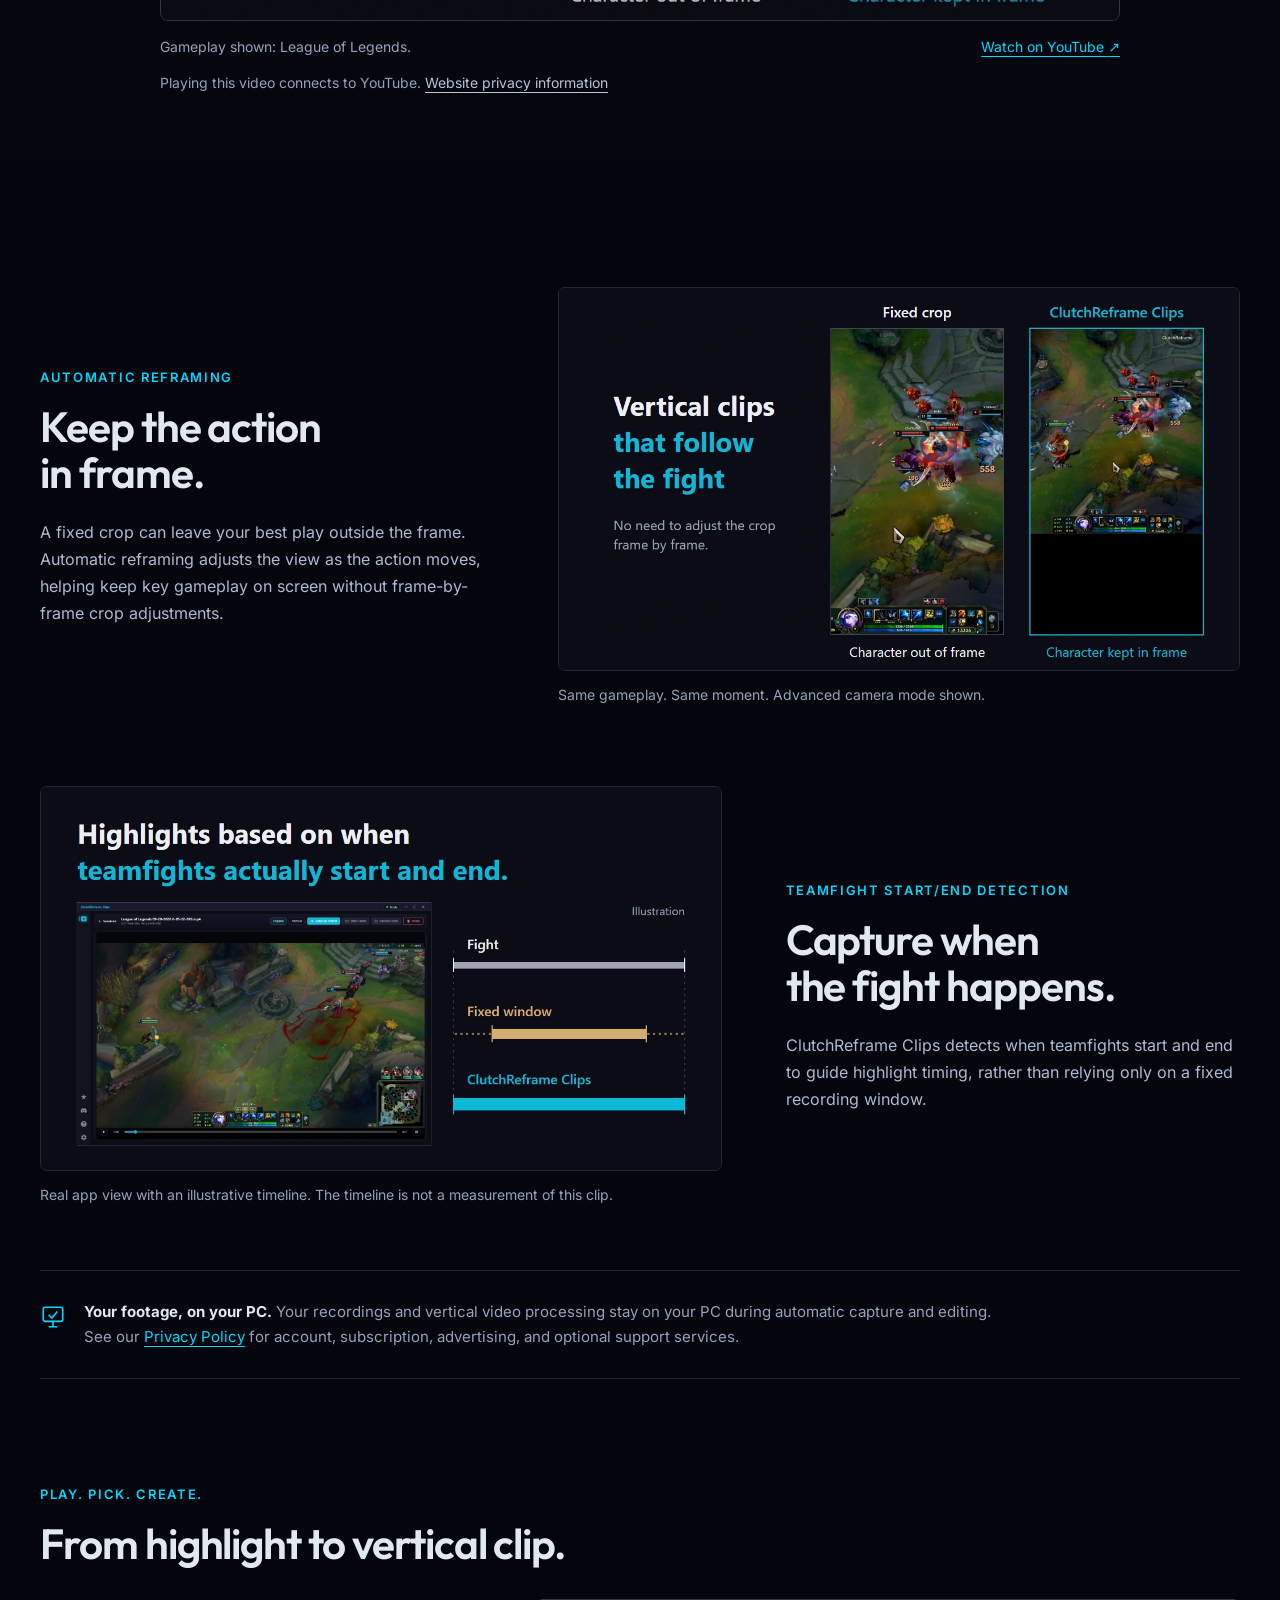
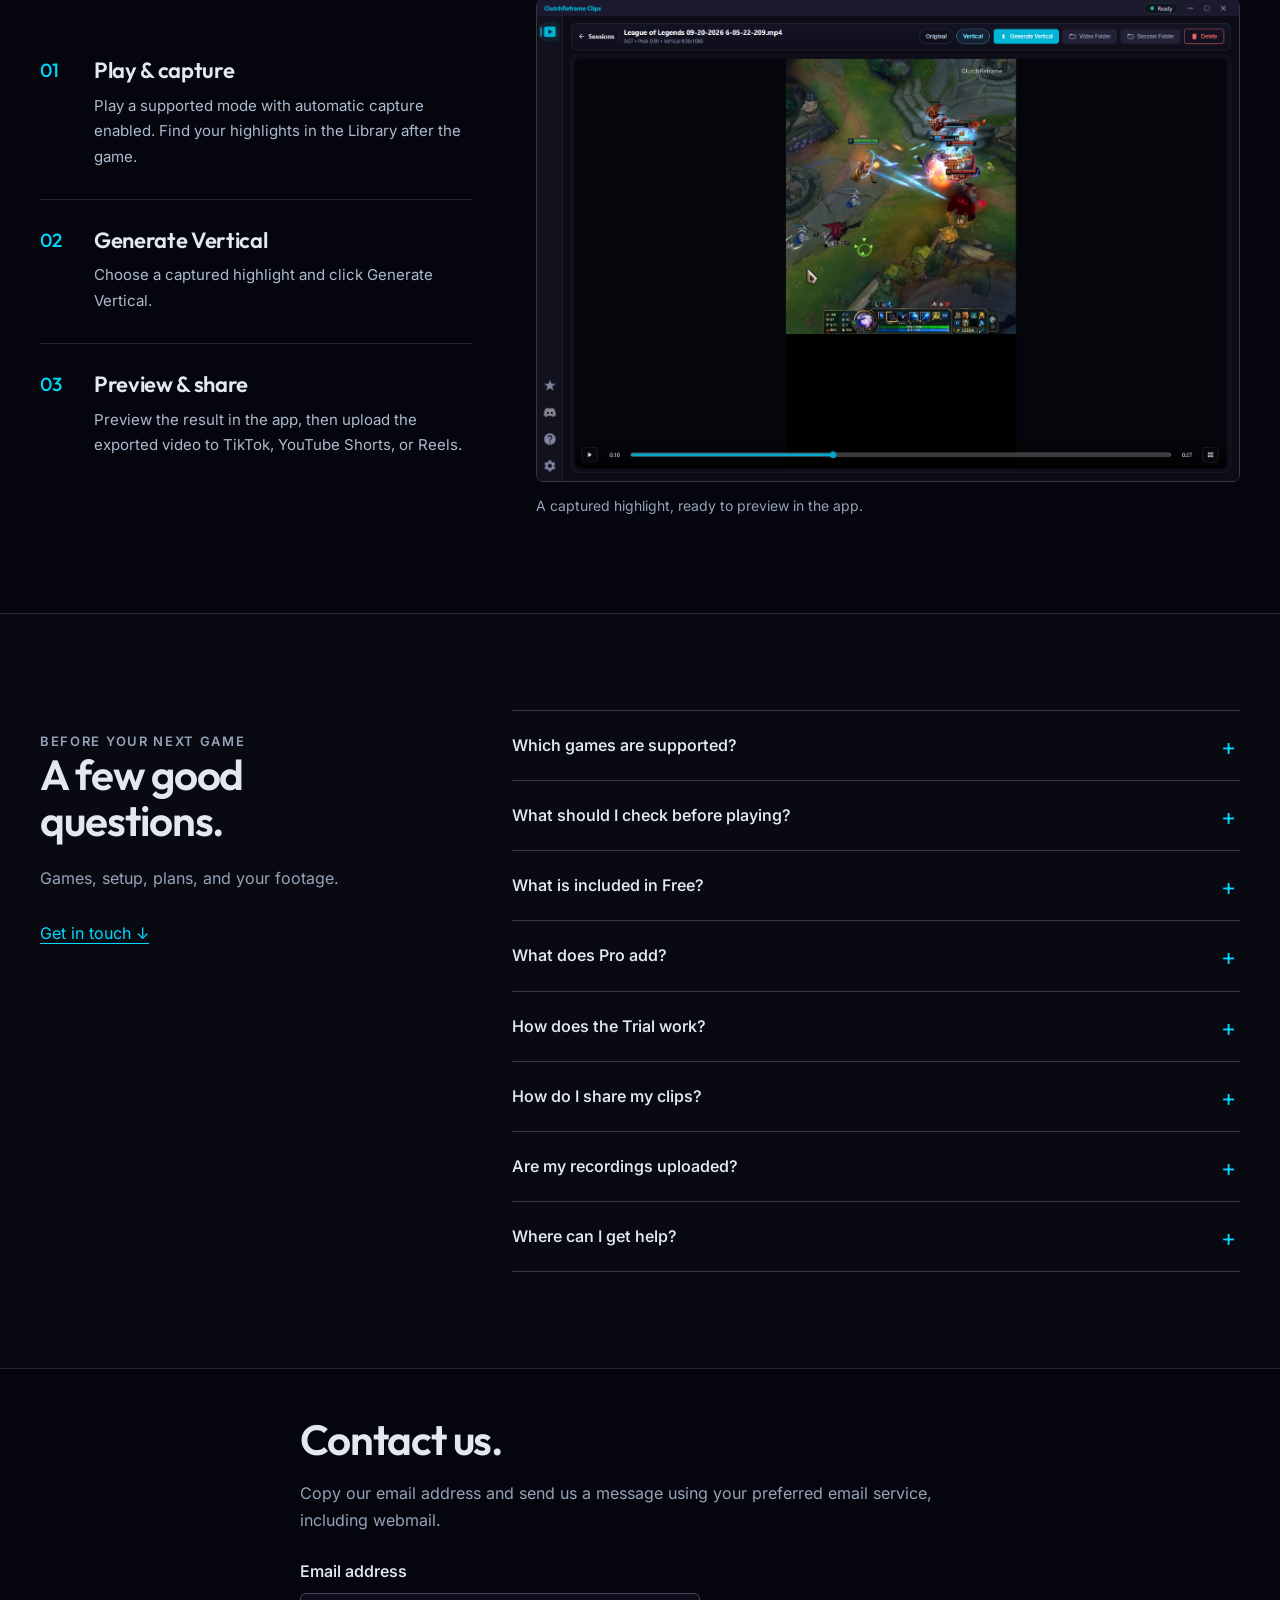
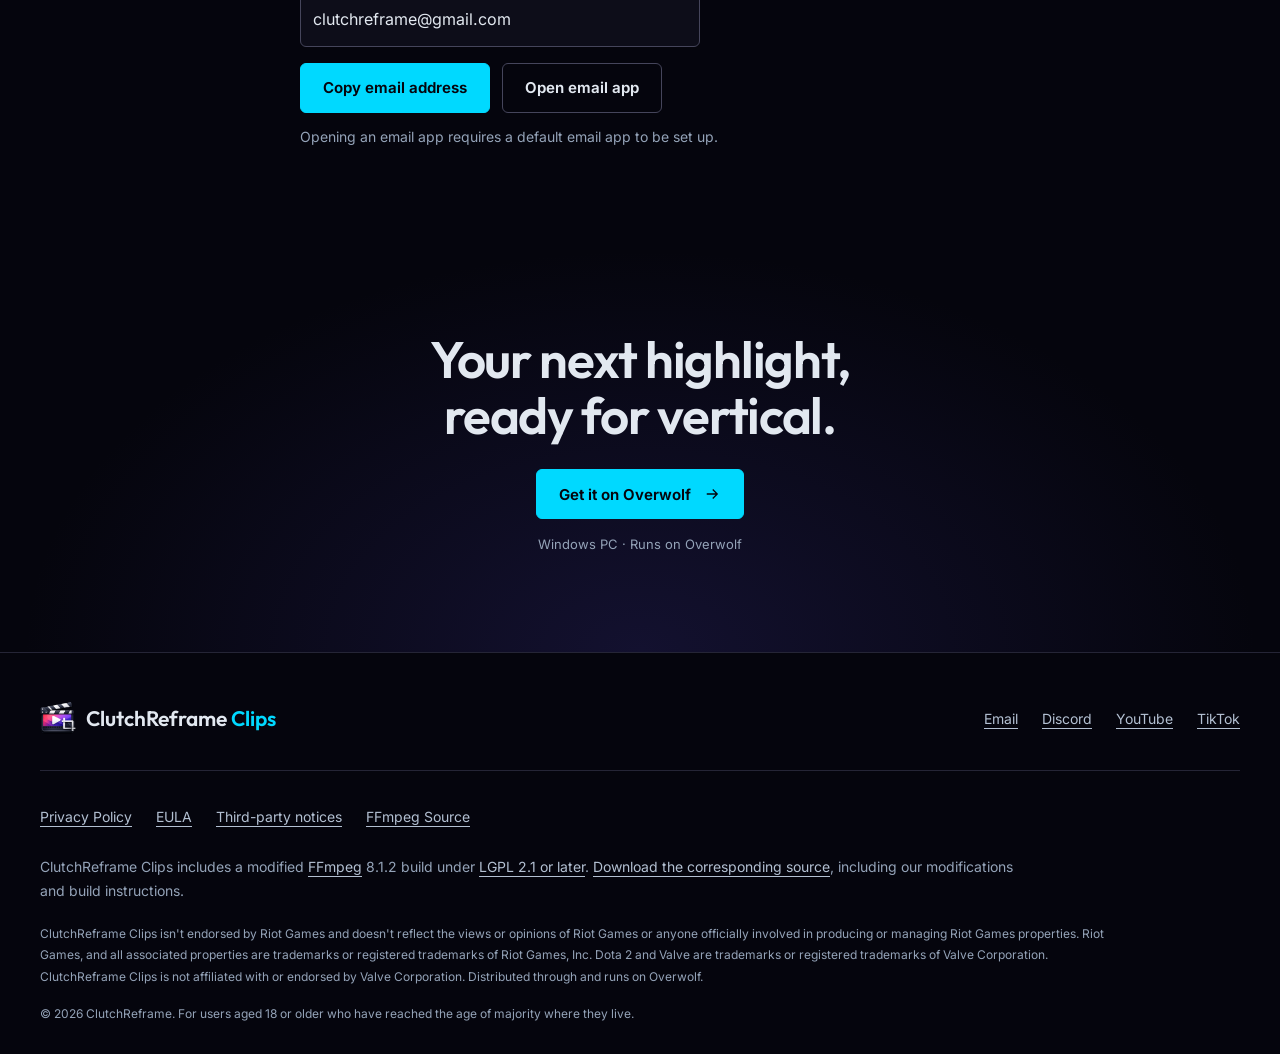
==== commit 245da7fb: "修复网站邮箱联系入口" ====
--- a/site/index.html
+++ b/site/index.html
@@ -155,7 +155,7 @@
                     <p class="eyebrow">Before your next game</p>
                     <h2 id="faq-title">A few good<br>questions.</h2>
                     <p>Games, setup, plans, and your footage.</p>
-                    <a href="mailto:clutchreframe@gmail.com">Get in touch <span aria-hidden="true">↗</span></a>
+                    <a href="#contact">Get in touch <span aria-hidden="true">↓</span></a>
                 </div>
                 <div class="faq-list">
                     <details><summary>Which games are supported?</summary><p>League of Legends and Dota 2 on Windows PC through Overwolf. Recording is available in supported game modes. Check each game's settings in the app for the supported and unsupported mode lists.</p></details>
@@ -165,8 +165,23 @@
                     <details><summary>How does the Trial work?</summary><p>Eligible users can claim one 15-day Trial per verified Overwolf account. It starts when claimed, requires no payment details, and does not renew or charge you when it ends. Trial unlocks the Pro toolkit, but exported videos keep the ClutchReframe watermark.</p></details>
                     <details><summary>How do I share my clips?</summary><p>Generate and preview your vertical video, then upload the exported file to your preferred platform. Clips does not publish to social accounts for you.</p></details>
                     <details><summary>Are my recordings uploaded?</summary><p>Automatic capture and editing keep recordings and related game-event and editing data on your PC. Account, subscription, Trial, and advertising services have separate data practices. Support files are shared only if you choose to send them. See the <a href="privacy.html">Privacy Policy</a> for details.</p></details>
-                    <details><summary>Where can I get help?</summary><p>Email <a href="mailto:clutchreframe@gmail.com">clutchreframe@gmail.com</a> or join our <a href="https://discord.gg/cDSdQzXx8B">Discord community</a>. If needed, use Export Diagnostics in the app and choose whether to send the exported file with your support request.</p></details>
-                </div>
+                    <details><summary>Where can I get help?</summary><p>Email <a href="#contact">clutchreframe@gmail.com</a> or join our <a href="https://discord.gg/cDSdQzXx8B">Discord community</a>. If needed, use Export Diagnostics in the app and choose whether to send the exported file with your support request.</p></details>
+                </div>
+            </div>
+        </section>
+
+        <section class="contact-section" id="contact" aria-labelledby="contact-title">
+            <div class="container contact-content">
+                <h2 id="contact-title">Contact us.</h2>
+                <p class="contact-description" id="contact-help">Copy our email address and send us a message using your preferred email service, including webmail.</p>
+                <label for="contact-email">Email address</label>
+                <input id="contact-email" type="text" value="clutchreframe@gmail.com" readonly spellcheck="false" aria-describedby="contact-help">
+                <div class="contact-actions">
+                    <button class="button" id="copy-email" type="button" hidden>Copy email address</button>
+                    <a class="button button-secondary" href="mailto:clutchreframe@gmail.com" aria-describedby="email-app-help">Open email app</a>
+                </div>
+                <p class="caption" id="email-app-help">Opening an email app requires a default email app to be set up.</p>
+                <p class="contact-status" id="copy-email-status" role="status"></p>
             </div>
         </section>
 
@@ -183,7 +198,7 @@
             <div class="footer-top">
                 <a class="brand" href="index.html" aria-label="ClutchReframe Clips home"><img src="assets/images/brand.png" alt="" width="36" height="36"><span>ClutchReframe <span>Clips</span></span></a>
                 <nav class="social-links" aria-label="Contact and community">
-                    <a href="mailto:clutchreframe@gmail.com">Email</a>
+                    <a href="#contact">Email</a>
                     <a href="https://discord.gg/cDSdQzXx8B">Discord</a>
                     <a href="https://www.youtube.com/@ClutchReframe">YouTube</a>
                     <a href="https://www.tiktok.com/@clutchreframe">TikTok</a>
--- a/site/assets/css/site.css
+++ b/site/assets/css/site.css
@@ -142,6 +142,13 @@
 .faq-list summary::after { content: '+'; position: absolute; right: 4px; top: 17px; font-size: 23px; color: var(--cyan); font-weight: 400; }
 .faq-list details[open] summary::after { content: '−'; }
 .faq-list details p { padding: 0 28px 23px 0; color: #acbbcd; font-size: 15px; }
+.contact-section { padding-block: 48px; border-top: 1px solid var(--line); }
+.contact-content { max-width: 680px; }
+.contact-description { margin-block: 16px 24px; color: var(--secondary); }
+.contact-content label { display: block; margin-bottom: 8px; font-weight: 550; }
+.contact-content input { display: block; width: 100%; max-width: 400px; min-height: 50px; padding: 12px; border: 1px solid #45455b; border-radius: 6px; background: var(--surface); color: var(--text); font: inherit; }
+.contact-actions { display: flex; flex-wrap: wrap; gap: 12px; margin-block: 16px 12px; }
+.contact-status { min-height: 1.7em; margin-top: 12px; color: var(--secondary); }
 .closing { text-align: center; background: radial-gradient(ellipse at 50% 100%, #25205b70, transparent 68%); }
 .closing h2 { max-width: 650px; margin: 0 auto 26px; font-size: clamp(36px, 4vw, 54px); }
 .site-footer { border-top: 1px solid var(--line); padding-block: 44px 30px; }
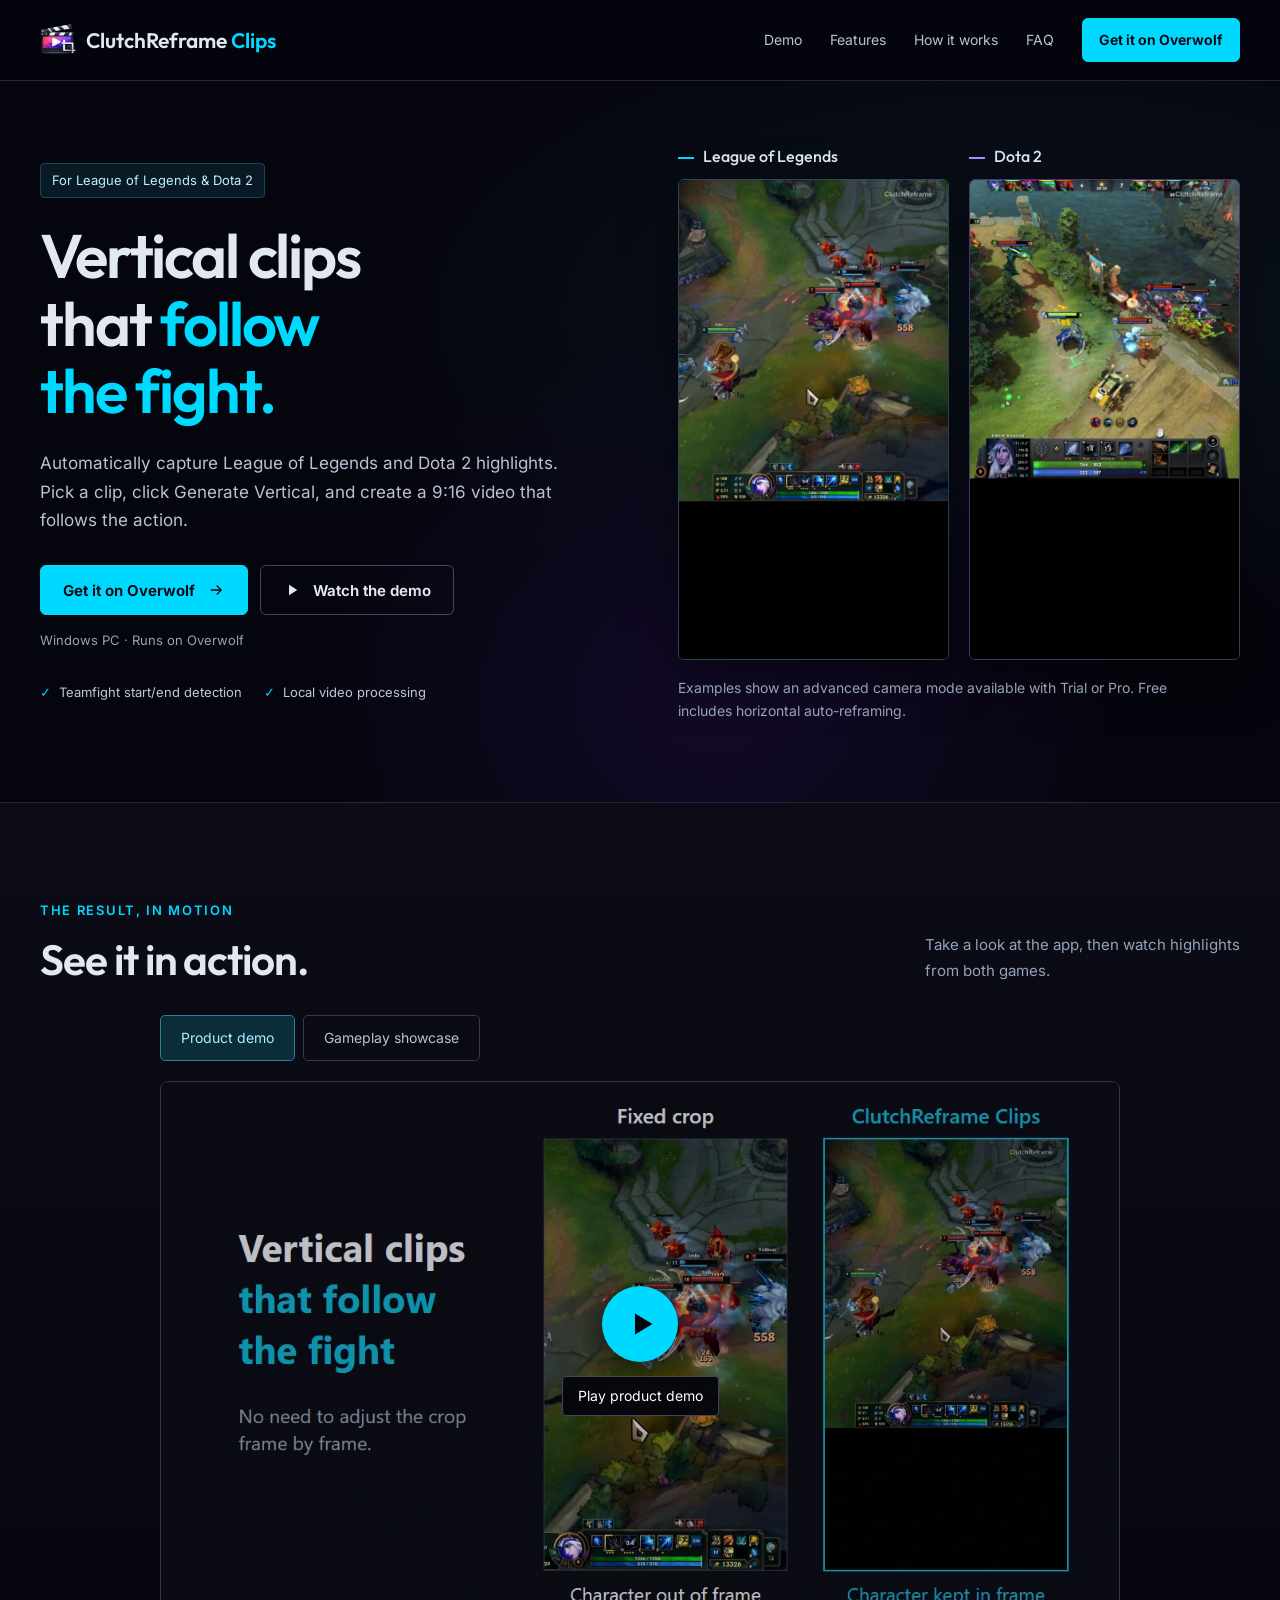
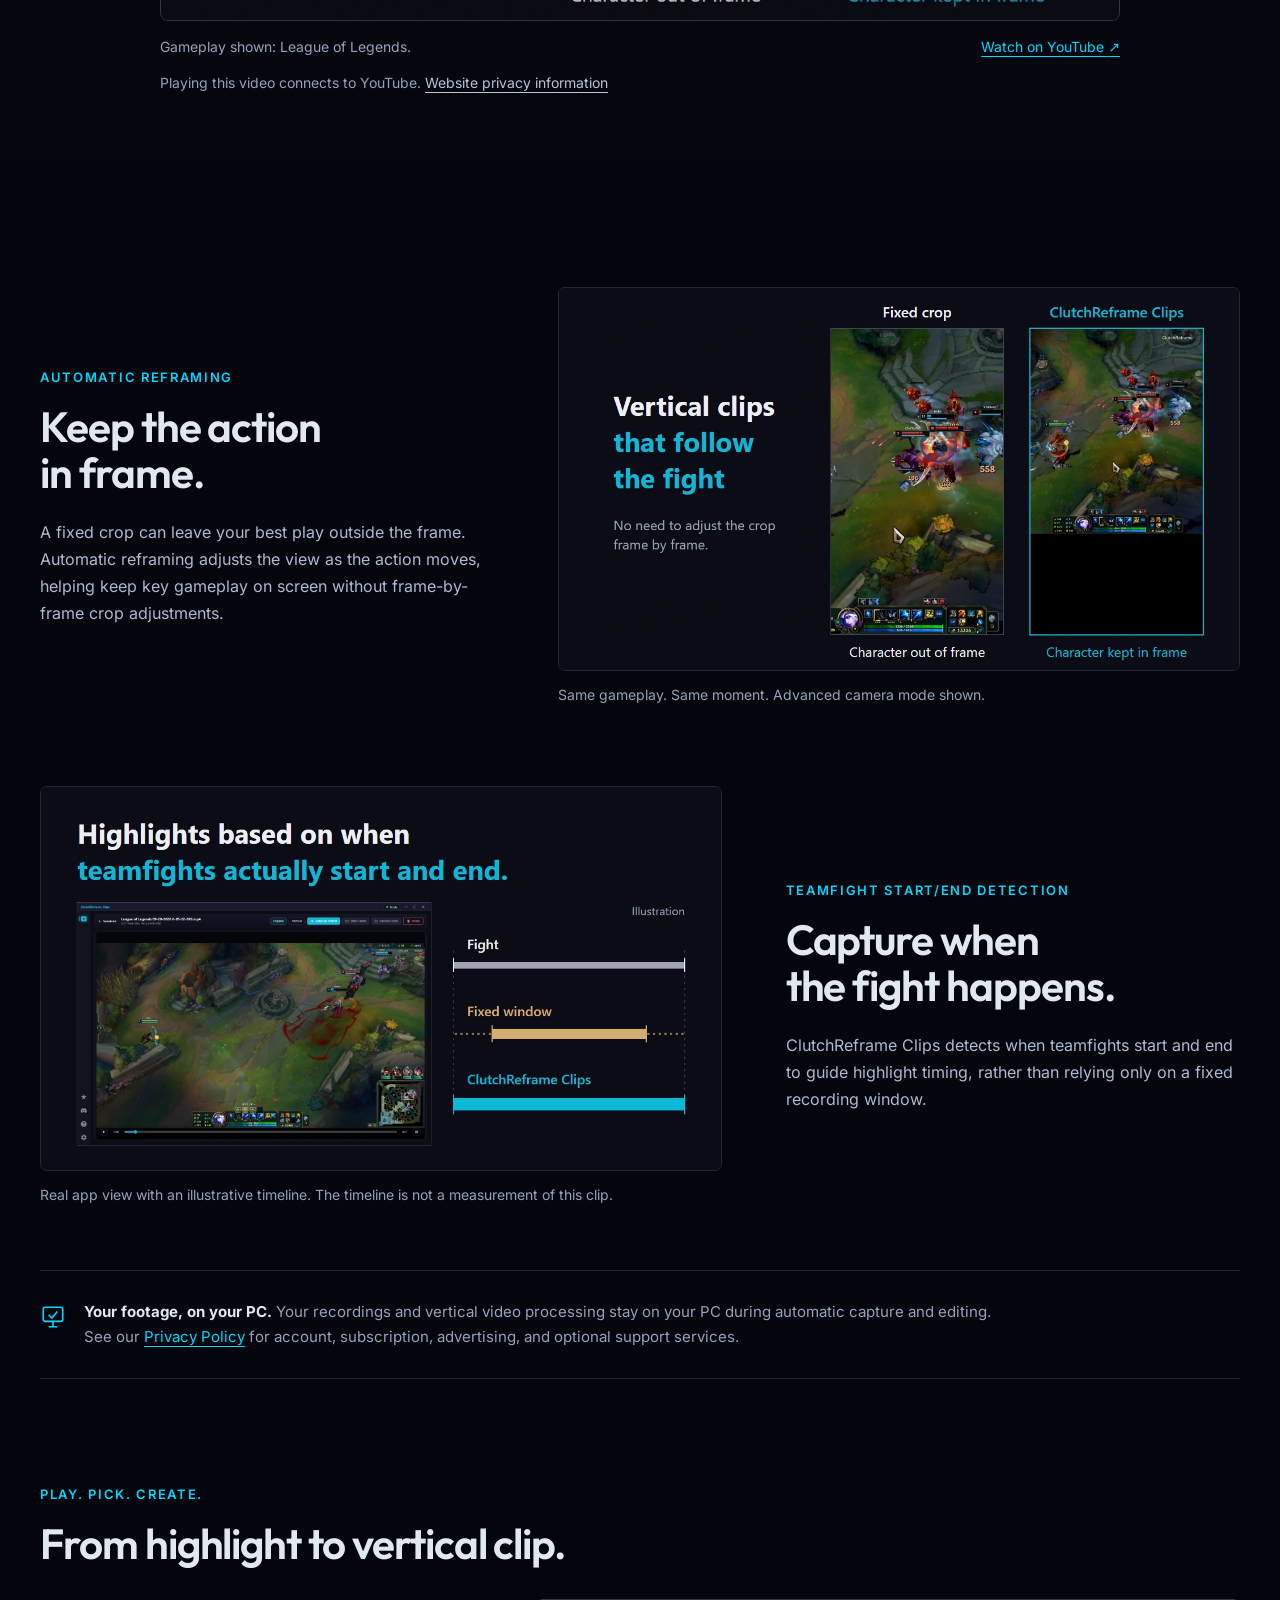
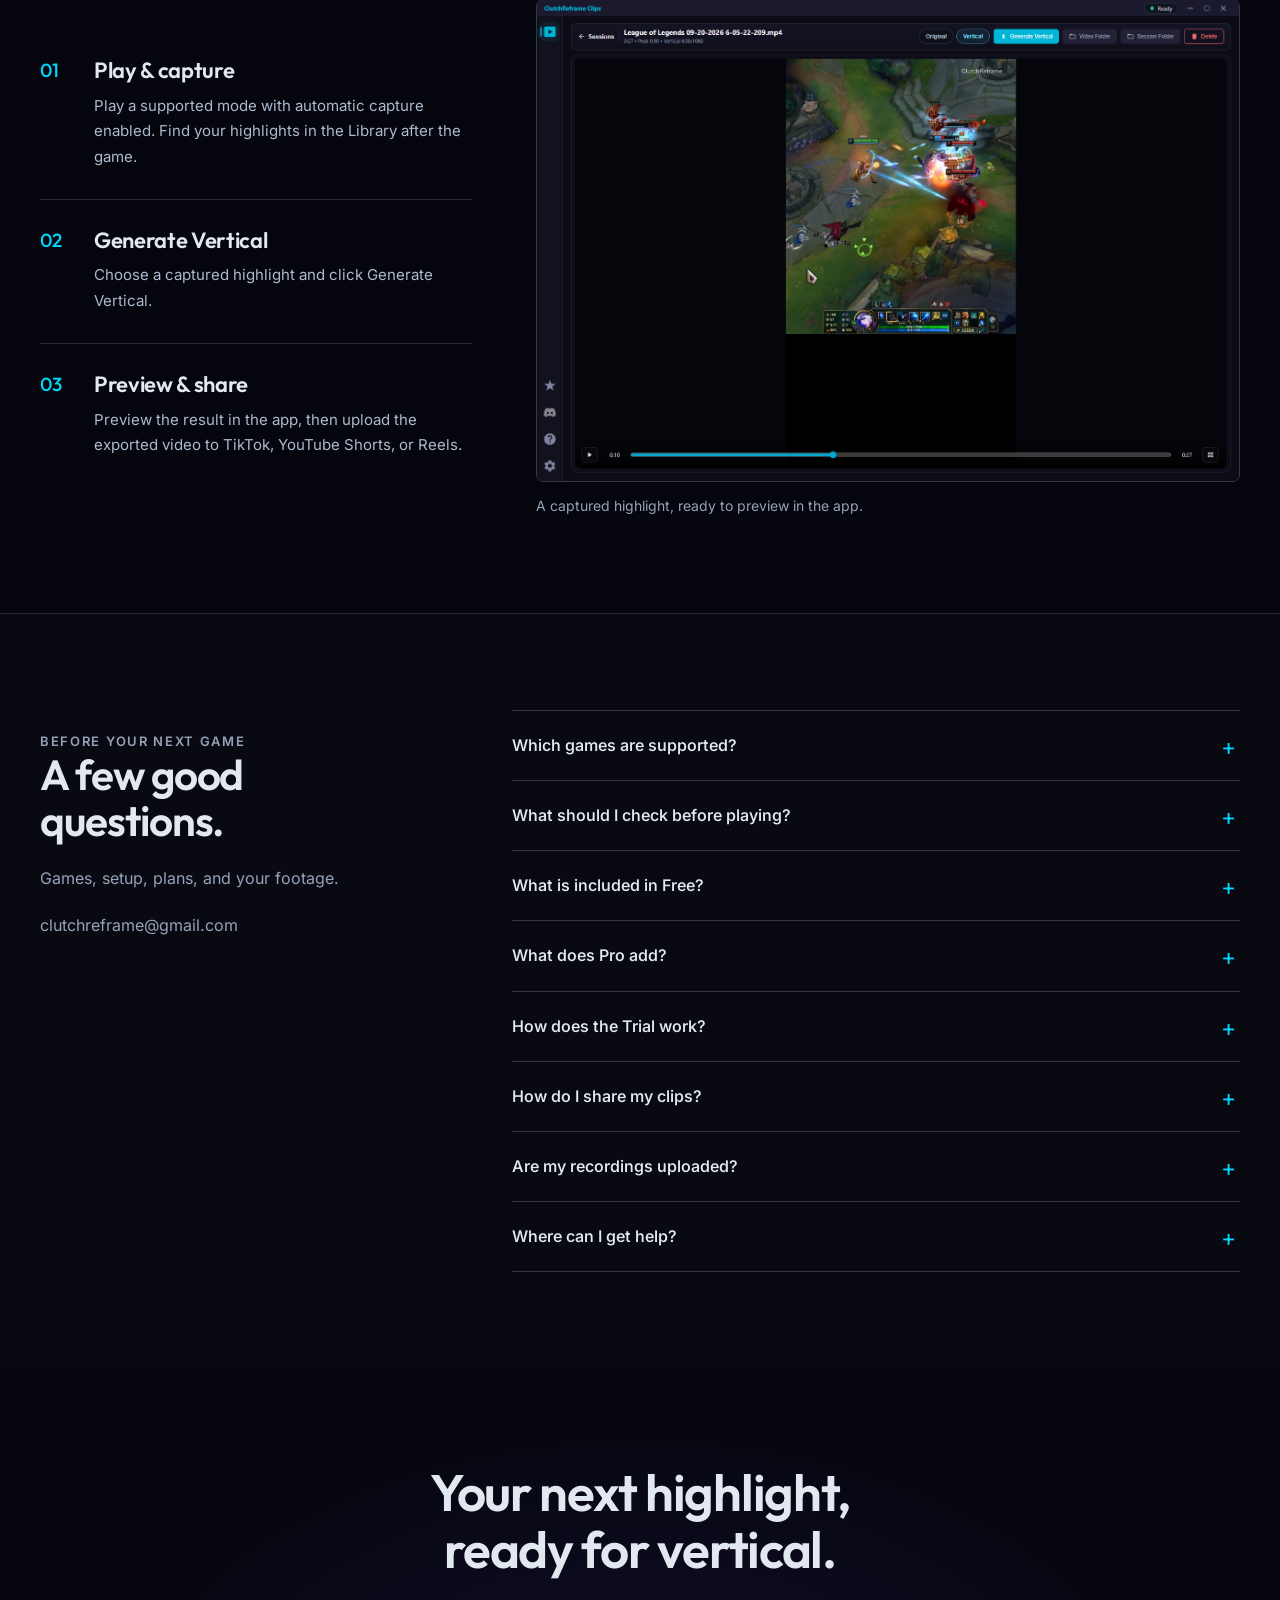
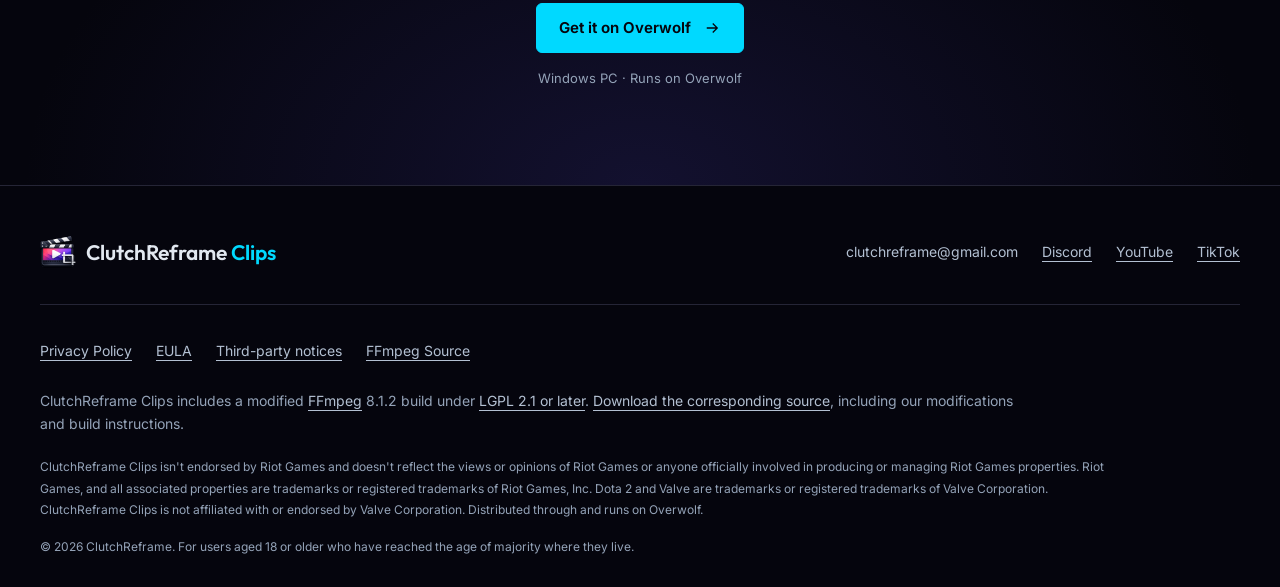
==== commit 0a7e5940: "Display contact email as plain text" ====
--- a/site/index.html
+++ b/site/index.html
@@ -155,7 +155,7 @@
                     <p class="eyebrow">Before your next game</p>
                     <h2 id="faq-title">A few good<br>questions.</h2>
                     <p>Games, setup, plans, and your footage.</p>
-                    <a href="#contact">Get in touch <span aria-hidden="true">↓</span></a>
+                    <p class="email-address">clutchreframe@gmail.com</p>
                 </div>
                 <div class="faq-list">
                     <details><summary>Which games are supported?</summary><p>League of Legends and Dota 2 on Windows PC through Overwolf. Recording is available in supported game modes. Check each game's settings in the app for the supported and unsupported mode lists.</p></details>
@@ -165,23 +165,8 @@
                     <details><summary>How does the Trial work?</summary><p>Eligible users can claim one 15-day Trial per verified Overwolf account. It starts when claimed, requires no payment details, and does not renew or charge you when it ends. Trial unlocks the Pro toolkit, but exported videos keep the ClutchReframe watermark.</p></details>
                     <details><summary>How do I share my clips?</summary><p>Generate and preview your vertical video, then upload the exported file to your preferred platform. Clips does not publish to social accounts for you.</p></details>
                     <details><summary>Are my recordings uploaded?</summary><p>Automatic capture and editing keep recordings and related game-event and editing data on your PC. Account, subscription, Trial, and advertising services have separate data practices. Support files are shared only if you choose to send them. See the <a href="privacy.html">Privacy Policy</a> for details.</p></details>
-                    <details><summary>Where can I get help?</summary><p>Email <a href="#contact">clutchreframe@gmail.com</a> or join our <a href="https://discord.gg/cDSdQzXx8B">Discord community</a>. If needed, use Export Diagnostics in the app and choose whether to send the exported file with your support request.</p></details>
-                </div>
-            </div>
-        </section>
-
-        <section class="contact-section" id="contact" aria-labelledby="contact-title">
-            <div class="container contact-content">
-                <h2 id="contact-title">Contact us.</h2>
-                <p class="contact-description" id="contact-help">Copy our email address and send us a message using your preferred email service, including webmail.</p>
-                <label for="contact-email">Email address</label>
-                <input id="contact-email" type="text" value="clutchreframe@gmail.com" readonly spellcheck="false" aria-describedby="contact-help">
-                <div class="contact-actions">
-                    <button class="button" id="copy-email" type="button" hidden>Copy email address</button>
-                    <a class="button button-secondary" href="mailto:clutchreframe@gmail.com" aria-describedby="email-app-help">Open email app</a>
-                </div>
-                <p class="caption" id="email-app-help">Opening an email app requires a default email app to be set up.</p>
-                <p class="contact-status" id="copy-email-status" role="status"></p>
+                    <details><summary>Where can I get help?</summary><p>Email <span class="email-address">clutchreframe@gmail.com</span> or join our <a href="https://discord.gg/cDSdQzXx8B">Discord community</a>. If needed, use Export Diagnostics in the app and choose whether to send the exported file with your support request.</p></details>
+                </div>
             </div>
         </section>
 
@@ -198,7 +183,7 @@
             <div class="footer-top">
                 <a class="brand" href="index.html" aria-label="ClutchReframe Clips home"><img src="assets/images/brand.png" alt="" width="36" height="36"><span>ClutchReframe <span>Clips</span></span></a>
                 <nav class="social-links" aria-label="Contact and community">
-                    <a href="#contact">Email</a>
+                    <span class="email-address">clutchreframe@gmail.com</span>
                     <a href="https://discord.gg/cDSdQzXx8B">Discord</a>
                     <a href="https://www.youtube.com/@ClutchReframe">YouTube</a>
                     <a href="https://www.tiktok.com/@clutchreframe">TikTok</a>
--- a/site/assets/css/site.css
+++ b/site/assets/css/site.css
@@ -49,6 +49,7 @@
 .section { padding-block: 96px; }
 .eyebrow { color: var(--cyan); font-size: 13px; font-weight: 600; letter-spacing: 0.13em; text-transform: uppercase; }
 .muted, .caption { color: var(--secondary); }
+.email-address { overflow-wrap: anywhere; }
 .caption { font-size: 14px; line-height: 1.65; }
 .skip-link { position: fixed; z-index: 10; top: 12px; left: 12px; transform: translateY(-180%); background: var(--cyan); color: var(--bg); padding: 12px 20px; border-radius: 4px; }
 .skip-link:focus { transform: none; }
@@ -134,7 +135,6 @@
 .faq-section { border-top: 1px solid var(--line); background: #090912; }
 .faq-grid { display: grid; grid-template-columns: 0.7fr 1.3fr; gap: 80px; align-items: start; }
 .faq-intro > p { margin-top: 20px; color: var(--secondary); }
-.faq-intro > a { display: inline-block; margin-top: 20px; padding-block: 8px; }
 .faq-list { border-top: 1px solid #363645; }
 .faq-list details { border-bottom: 1px solid #363645; }
 .faq-list summary { padding: 21px 36px 21px 0; position: relative; font-size: 16px; font-weight: 550; list-style: none; }
@@ -142,19 +142,12 @@
 .faq-list summary::after { content: '+'; position: absolute; right: 4px; top: 17px; font-size: 23px; color: var(--cyan); font-weight: 400; }
 .faq-list details[open] summary::after { content: '−'; }
 .faq-list details p { padding: 0 28px 23px 0; color: #acbbcd; font-size: 15px; }
-.contact-section { padding-block: 48px; border-top: 1px solid var(--line); }
-.contact-content { max-width: 680px; }
-.contact-description { margin-block: 16px 24px; color: var(--secondary); }
-.contact-content label { display: block; margin-bottom: 8px; font-weight: 550; }
-.contact-content input { display: block; width: 100%; max-width: 400px; min-height: 50px; padding: 12px; border: 1px solid #45455b; border-radius: 6px; background: var(--surface); color: var(--text); font: inherit; }
-.contact-actions { display: flex; flex-wrap: wrap; gap: 12px; margin-block: 16px 12px; }
-.contact-status { min-height: 1.7em; margin-top: 12px; color: var(--secondary); }
 .closing { text-align: center; background: radial-gradient(ellipse at 50% 100%, #25205b70, transparent 68%); }
 .closing h2 { max-width: 650px; margin: 0 auto 26px; font-size: clamp(36px, 4vw, 54px); }
 .site-footer { border-top: 1px solid var(--line); padding-block: 44px 30px; }
 .footer-top { display: flex; justify-content: space-between; align-items: center; gap: 30px; padding-bottom: 30px; }
 .social-links, .legal-links { display: flex; flex-wrap: wrap; gap: 8px 24px; }
-.social-links a, .legal-links a { color: #b3c0d2; font-size: 14px; padding-block: 10px; }
+.social-links a, .social-links .email-address, .legal-links a { color: #b3c0d2; font-size: 14px; padding-block: 10px; }
 .footer-bottom { padding-top: 24px; border-top: 1px solid var(--line); }
 .ffmpeg-notice { max-width: 980px; margin: 16px 0 20px; font-size: 14px; color: var(--secondary); }
 .ffmpeg-notice a { color: #b3c0d2; }
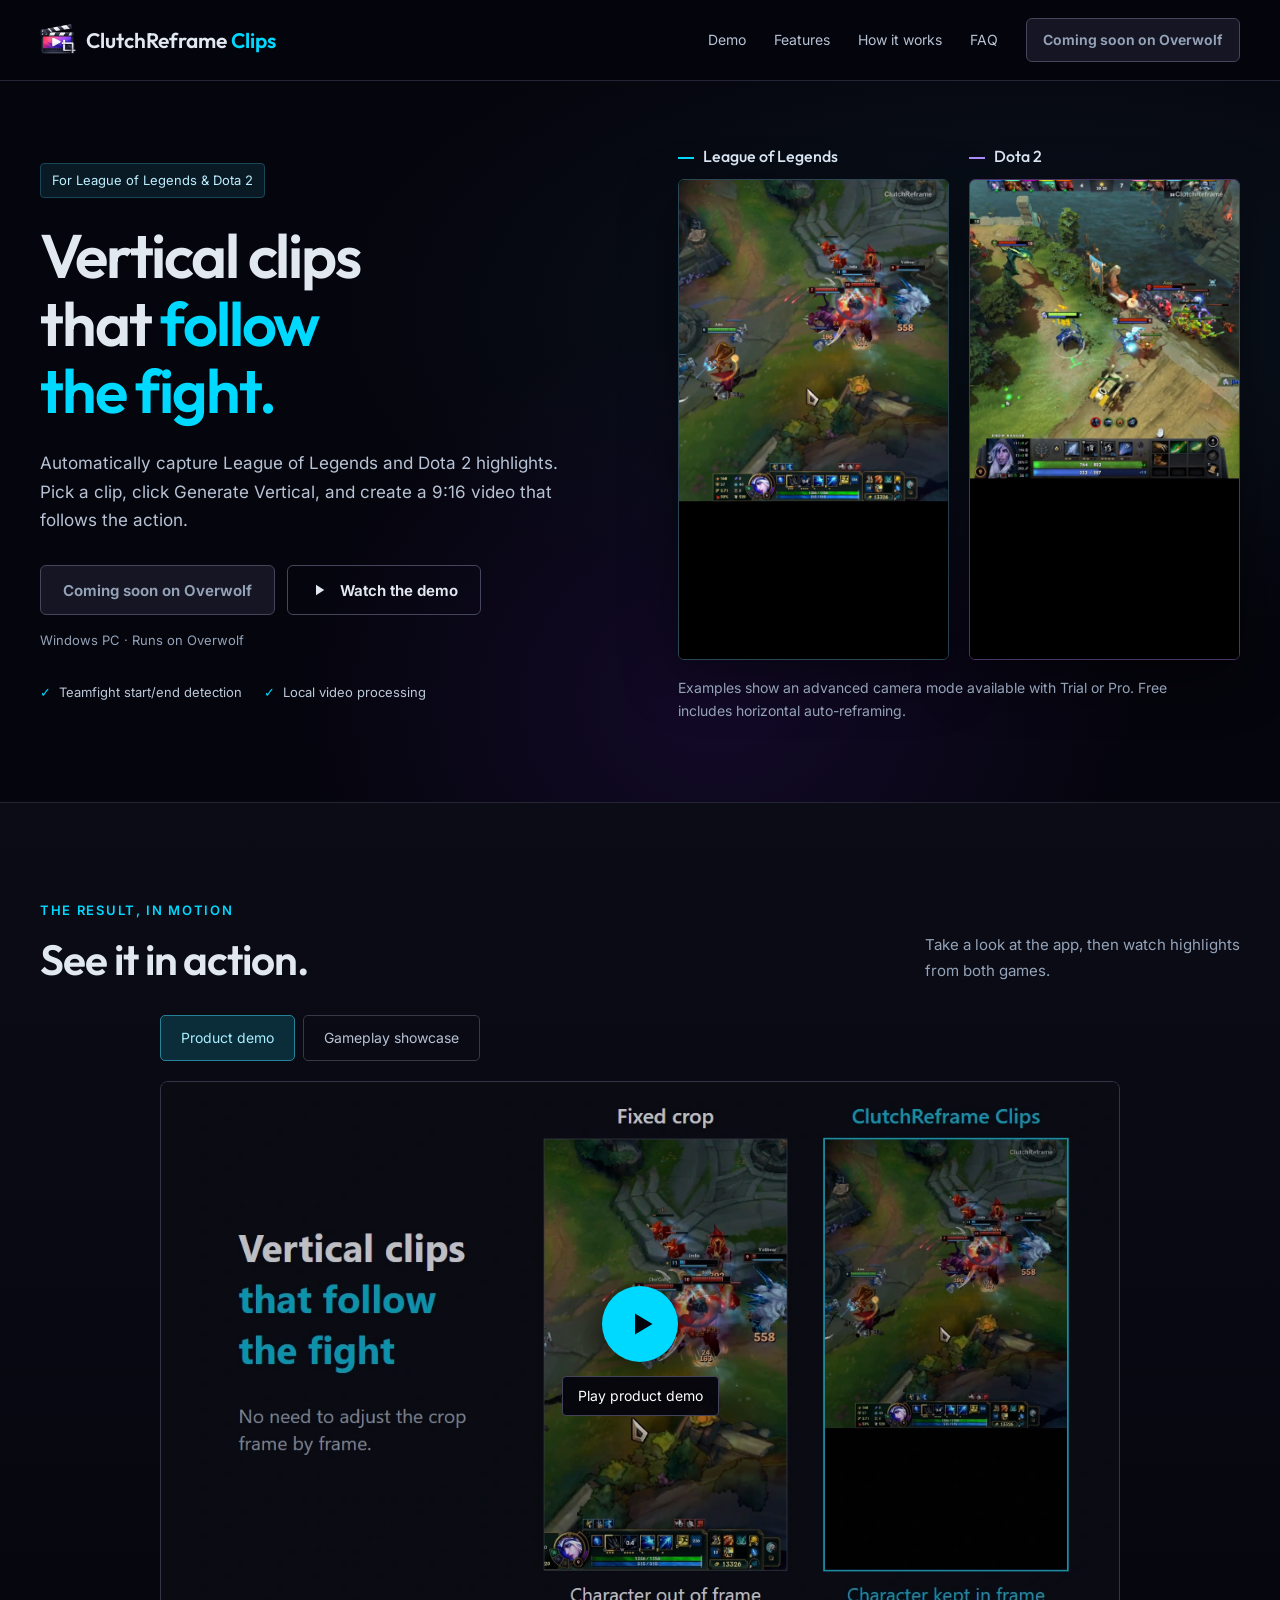
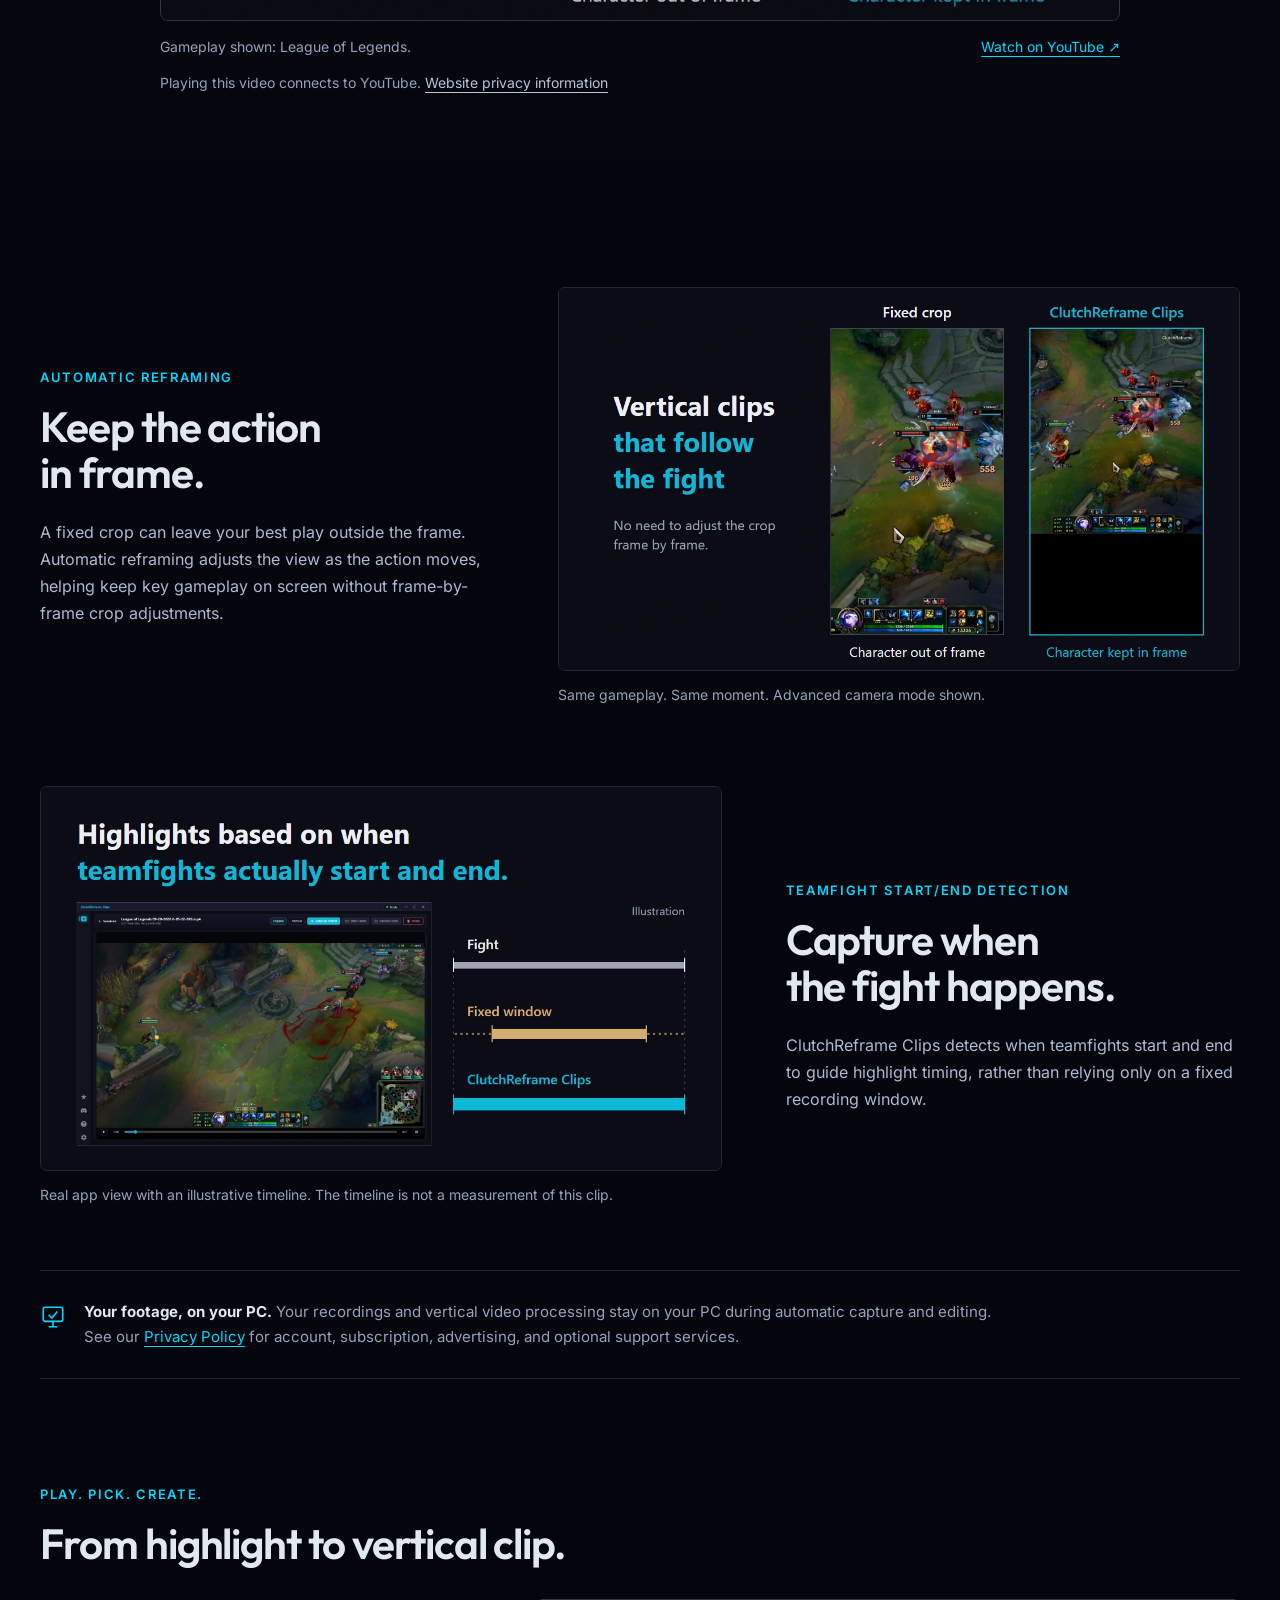
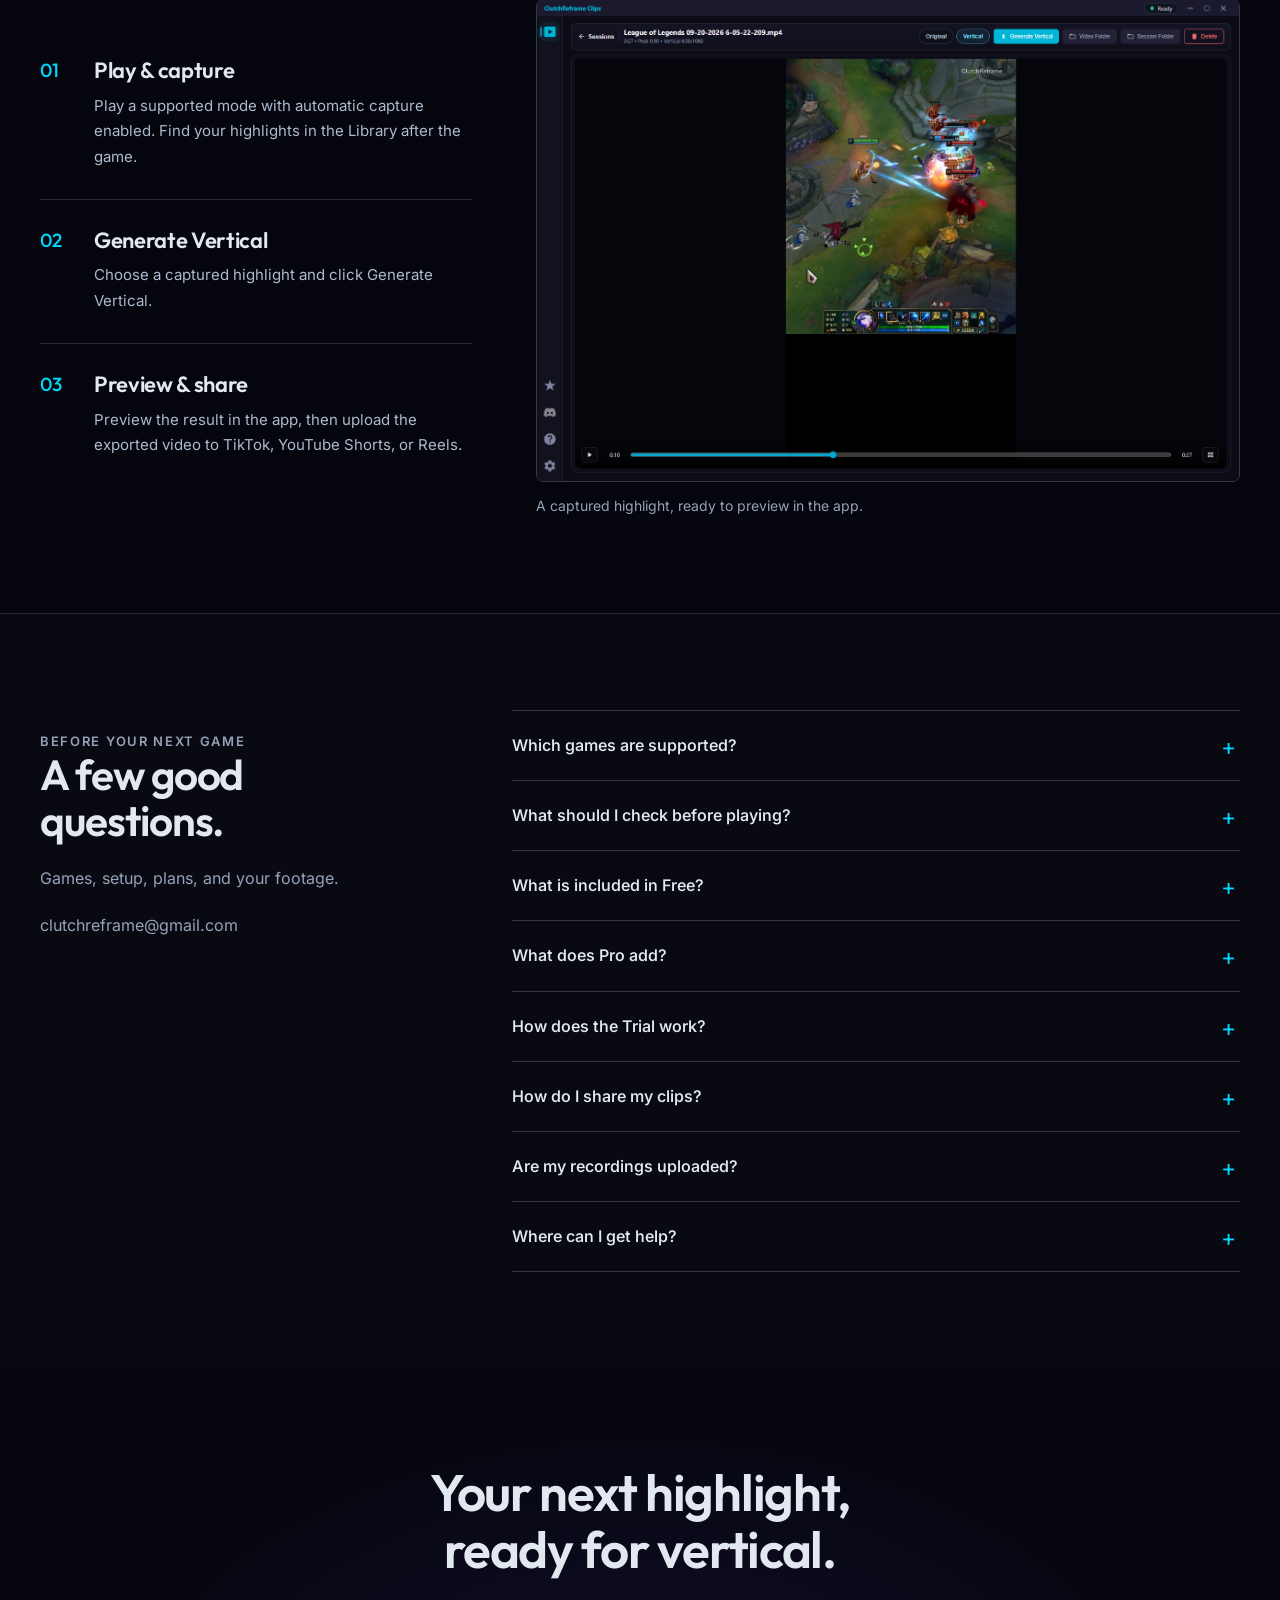
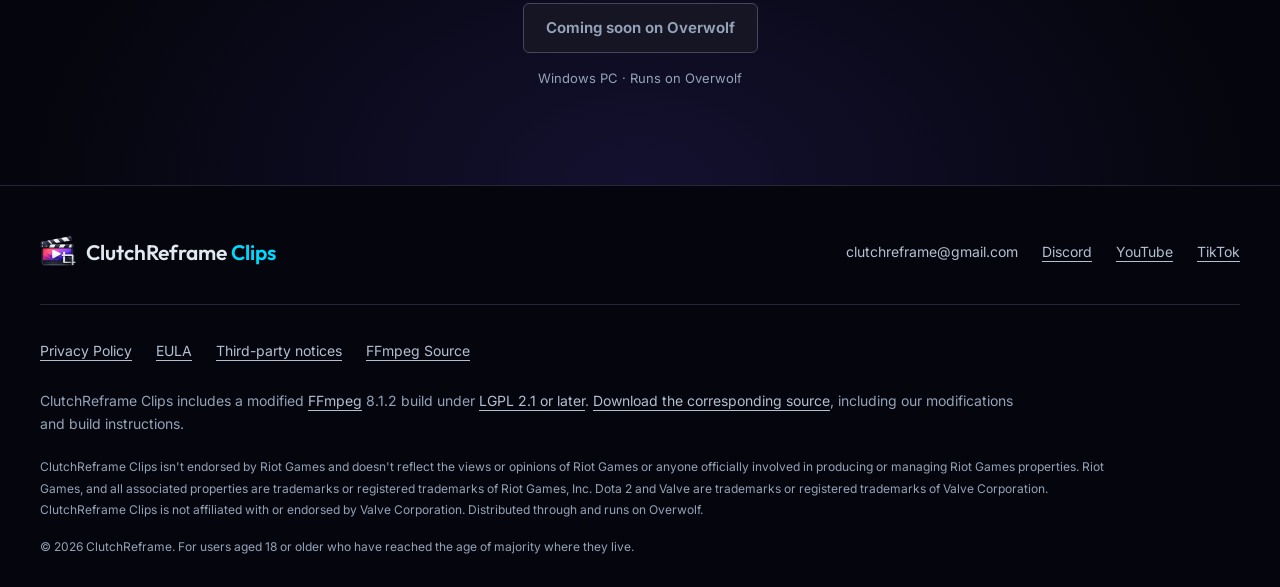
==== commit 1042acb9: "Show pending Overwolf availability" ====
--- a/site/index.html
+++ b/site/index.html
@@ -37,7 +37,7 @@
                 <a href="#features">Features</a>
                 <a href="#how-it-works">How it works</a>
                 <a href="#faq">FAQ</a>
-                <a class="button button-small" href="https://www.overwolf.com/app/clutchreframe-clutchreframe_clips">Get it on Overwolf</a>
+                <button class="button button-small" type="button" disabled>Coming soon on Overwolf</button>
             </nav>
         </div>
     </header>
@@ -49,7 +49,7 @@
                     <h1 id="hero-title">Vertical clips<br>that <span>follow<br>the fight.</span></h1>
                     <p>Automatically capture League of Legends and Dota 2 highlights. Pick a clip, click Generate Vertical, and create a 9:16 video that follows the action.</p>
                     <div class="hero-actions">
-                        <a class="button" href="https://www.overwolf.com/app/clutchreframe-clutchreframe_clips">Get it on Overwolf <svg viewBox="0 0 24 24" fill="none" stroke="currentColor" stroke-width="1.7" aria-hidden="true"><path d="M5 12h14m-6-6 6 6-6 6"/></svg></a>
+                        <button class="button" type="button" disabled>Coming soon on Overwolf</button>
                         <a class="button button-secondary" href="#demo"><svg viewBox="0 0 24 24" fill="currentColor" aria-hidden="true"><path d="m8 5 11 7-11 7z"/></svg>Watch the demo</a>
                     </div>
                     <div class="platform">Windows PC · Runs on Overwolf</div>
@@ -173,7 +173,7 @@
         <section class="section closing" aria-labelledby="closing-title">
             <div class="container">
                 <h2 id="closing-title">Your next highlight,<br>ready for vertical.</h2>
-                <a class="button" href="https://www.overwolf.com/app/clutchreframe-clutchreframe_clips">Get it on Overwolf <svg viewBox="0 0 24 24" fill="none" stroke="currentColor" stroke-width="1.7" aria-hidden="true"><path d="M5 12h14m-6-6 6 6-6 6"/></svg></a>
+                <button class="button" type="button" disabled>Coming soon on Overwolf</button>
                 <p class="platform">Windows PC · Runs on Overwolf</p>
             </div>
         </section>
--- a/site/assets/css/site.css
+++ b/site/assets/css/site.css
@@ -66,6 +66,7 @@
 .button:hover { background: #68e9ff; border-color: #68e9ff; color: var(--bg); }
 .button-secondary { background: transparent; color: var(--text); border-color: #45455b; }
 .button-secondary:hover { background: #151523; border-color: #8292ab; color: white; }
+.button:disabled { background: #151523; border-color: #45455b; color: var(--secondary); cursor: default; }
 .button-small { min-height: 44px; padding: 10px 16px; font-size: 14px; }
 .button svg { width: 18px; height: 18px; flex-shrink: 0; }
 .menu-toggle { display: none; min-width: 56px; min-height: 44px; border: 1px solid #45455b; border-radius: 5px; background: transparent; font-size: 14px; }
@@ -207,7 +208,7 @@
     .js .menu-toggle { display: inline-flex; align-items: center; justify-content: center; }
     .js .site-nav { display: none; }
     .js .site-nav.is-open { display: flex; }
-    .js .site-nav > a { width: 100%; }
+    .js .site-nav > a, .js .site-nav > .button { width: 100%; }
     .js .site-nav { max-height: calc(100dvh - 88px); overflow-y: auto; }
     .hero { padding-block: 44px 56px; }
     .hero h1 { font-size: clamp(38px, 8.5vw, 52px); }
